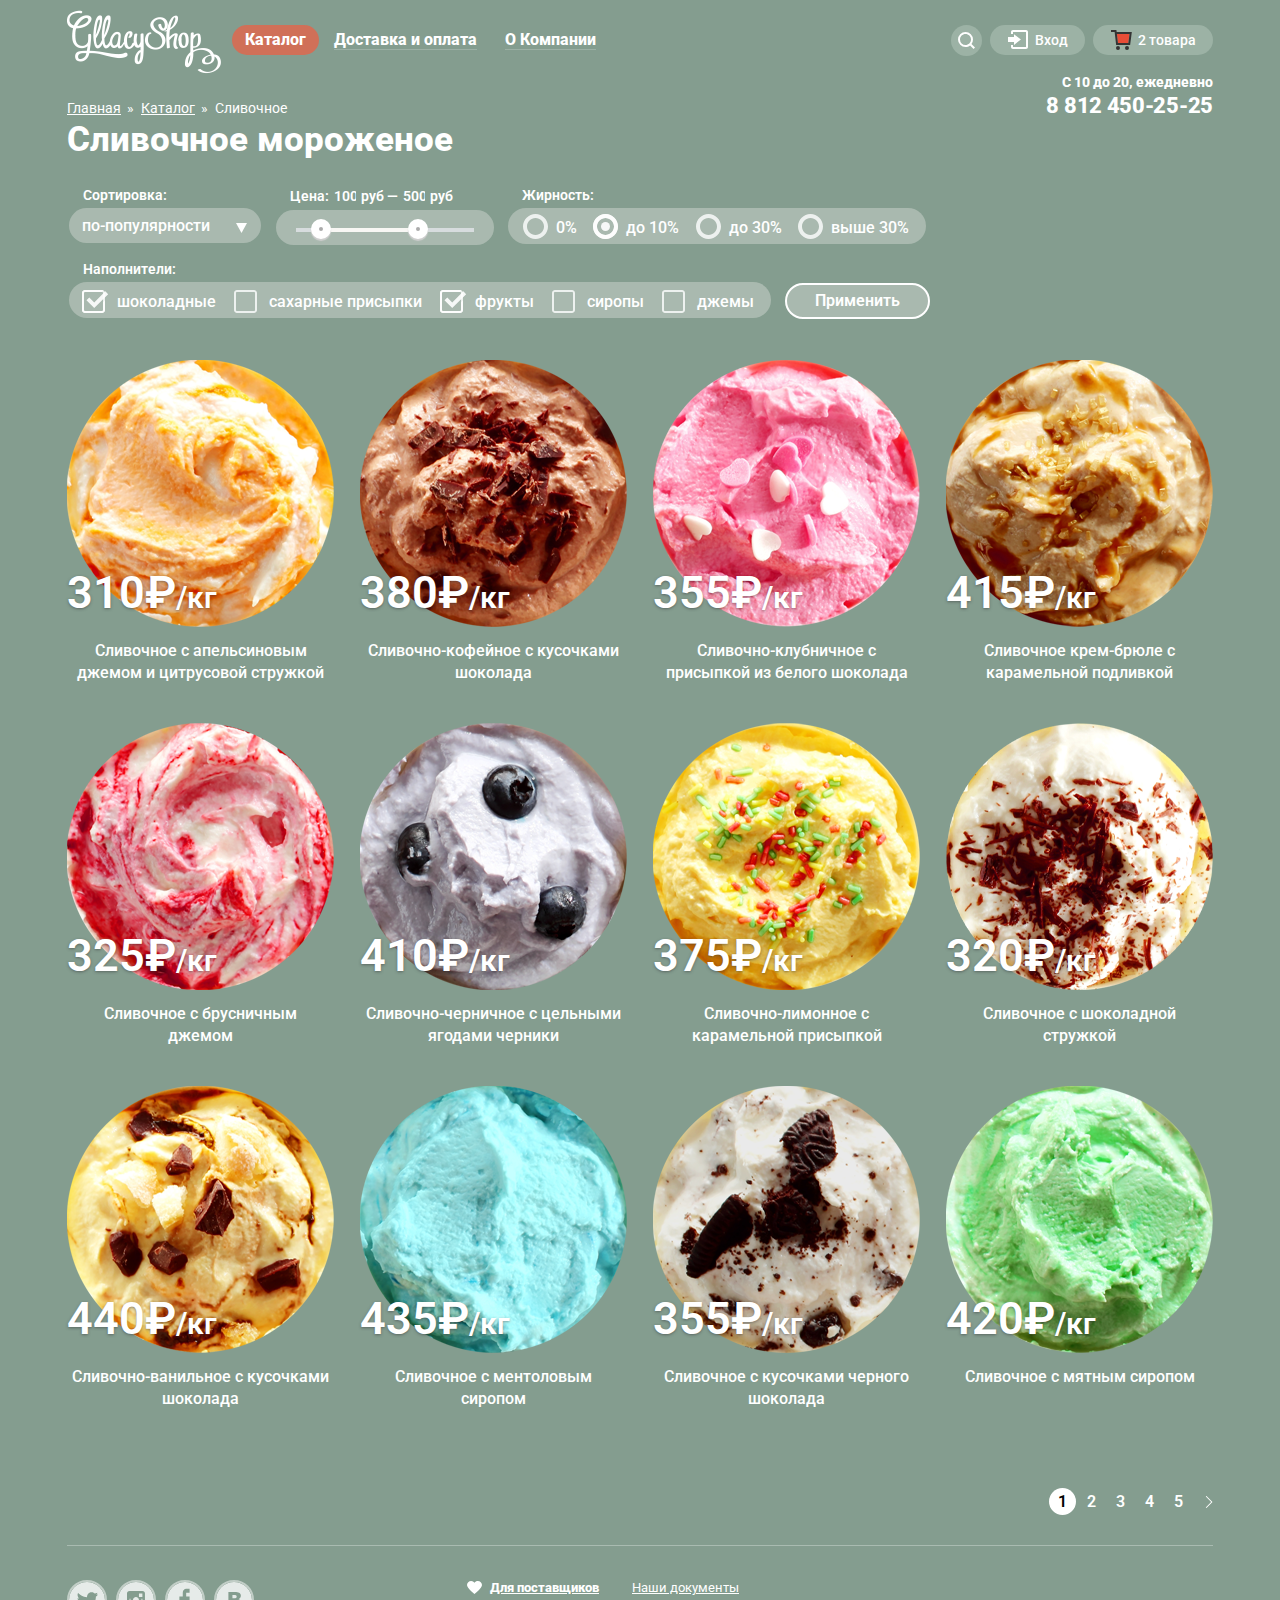
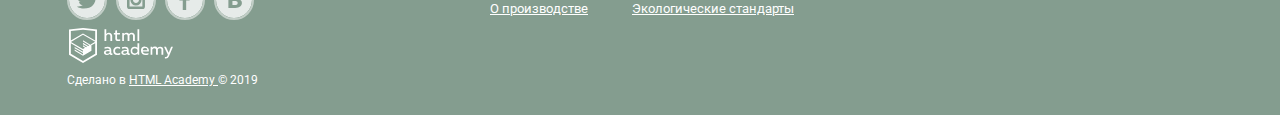
==== catalog.html @ bf7eea5d "Исправление" ====
<!DOCTYPE html>
<html lang="ru">
<head>
  <meta charset="utf-8">
  <title>Глейси:Каталог</title>
  <link href="https://fonts.googleapis.com/css?family=Roboto:100,100i,300,300i,400,400i,500,500i,700,700i,900,900i&display=swap&subset=cyrillic" rel="stylesheet">
  <link rel="stylesheet" href="css/normalize.css">
  <link rel="stylesheet" href="css/style.css">
</head>

<body class="body-catalog">
  <div class="site-wrapper-background">
    <div class="container">
      <header class="header">
        <div class="container">
          <section class="top-header">
            <div class="wrap-heder-menu">
              <h2 class="visually-hidden">Gllacy Shop</h2>
              <a href="index.html" class="header-logo">
                <img src="img/logo-gllace.png" alt="logo" width="154" height="64">
              </a>
              <nav>
                <ul class="navigation-user-list">
                  <li class="navigation-user-item nanavigation-user-item--active">
                    <a href="#" class="navigation-user-btn navigation-user-btn--active">
                      Каталог
                    </a>
                    <!-- Выподающее меня -->
                    <ul class="menu-catalog-list">
                      <li class="menu-catalog-item">
                        <a href="#" class="menu-catalog-btn new">
                          Новинки
                        </a>
                      </li>
                      <li class="menu-catalog-item menu-catalog-item--active">
                        <a href="#" class="menu-catalog-btn">
                          Сливочное
                        </a>
                      </li>
                      <li class="menu-catalog-item">
                        <a href="#" class="menu-catalog-btn">
                          Щербеты
                        </a>
                      </li>
                      <li class="menu-catalog-item">
                        <a href="#" class="menu-catalog-btn">
                          Фруктовый лед
                        </a>
                      </li>
                      <li class="menu-catalog-item">
                        <a href="#" class="menu-catalog-btn">
                          Мелорин
                        </a>
                      </li>
                    </ul>
                  </li>
                  <li class="navigation-user-item">
                    <a href="#" class="navigation-user-btn">
                      Доставка и оплата
                    </a>
                  </li>
                  <li class="navigation-user-item">
                    <a href="#" class="navigation-user-btn">
                      О Компании
                    </a>
                  </li>
                </ul>
              </nav>
            </div>
            <div class="user-registration">
              <div class="header-search">
                <label for="search" aria-label="Поиск">
                  <svg class="search-icon" xmlns="http://www.w3.org/2000/svg" width="17" height="17" viewBox="0 0 17 17" fill="#fff">
                    <path d="M17 15.586l-3.542-3.542A7.465 7.465 0 0 0 15 7.5 7.5 7.5 0 1 0 7.5 15c1.71 0 3.282-.579 4.544-1.542L15.586 17 17 15.586zM2 7.5C2 4.467 4.467 2 7.5 2 10.532 2 13 4.467 13 7.5c0 3.032-2.468 5.5-5.5 5.5A5.506 5.506 0 0 1 2 7.5z"/>
                  </svg>
                </label>
                <form class="main-search" action="#" name="Поиск" method="post">
                  <input class="search-input main-input" type="search" name="Поиск" id="search" placeholder="Крем-брюле">
                </form>
              </div>
              <div class="wrap-user-entry">
                <div class="wrap-user-btn">
                  <a class="user-btn" href="#">
                    Вход
                  </a>
                  <svg class="user-btn-icon" xmlns="http://www.w3.org/2000/svg" xmlns:xlink="http://www.w3.org/1999/xlink" width="21" height="19" viewBox="0 0 21 19" fill="#000">
                    <g>
                      <path d="M6 14.875L12.917 9.5 6 4.125v2.917H-.042v4.917H6z"/>
                      <path d="M18 0H5C3.9 0 3 .9 3 2v2h2V2h13v15H5v-2H3v2c0 1.1.9 2 2 2h13c1.1 0 2-.9 2-2V2c0-1.1-.9-2-2-2z"/>
                    </g>
                  </svg>
                  <form class="login-form" action="https://echo.htmlacademy.ru" method="post">
                    <p>
                      <label class="visually-hidden" for="user-login">Логин</label>
                      <input class="input-login-user main-input" id="user-login" type="text" name="login" placeholder="email@example.com" required>
                    </p>
                    <p>
                      <label class="visually-hidden" for="user-password">Пароль</label>
                      <input class="input-login-password main-input" id="user-password" type="password" name="password" placeholder="••••••••" required>
                    </p>
                    <div class="login-entry">
                      <button class="entry-btn main-btn" type="submit">Войти</button>
                      <div class="login-help">
                        <a class="restore main-link-box" href="#">Забыли пароль?</a>
                        <a class="new-regestration main-link-box" href="#">Новая регистрация</a>
                      </div>
                    </div>
                  </form>
                </div>

                <div class="wrap-basket-btn">
                  <a class="basket-btn" href="#">
                    2 товара
                  </a>
                  <svg class="basket-btn-icon" xmlns="http://www.w3.org/2000/svg" width="21" height="20" viewBox="0 0 21 20">
                    <path fill="#E84D37" d="M5.888 4.031L6.922 13h10.45l1.176-8.969z"/>
                    <circle fill="#343434" cx="6.984" cy="18" r="2"/>
                    <circle fill="#343434" cx="15.984" cy="18" r="2"/>
                    <path fill="#343434" d="M5.657 2.031L5.422 0H0v2h3.64l1.5 13h13.988l1.699-12.969H5.657zM17.372 13H6.922L5.888 4.031h12.66L17.372 13z"/>
                  </svg>
                  <form class="basket-form" action="https://echo.htmlacademy.ru" method="post">
                    <div class="order-box">
                      <ul class="order-list">
                        <li class="order-item">
                          <button class="delete-item-btn" type="button">
                            <span class="visually-hidden">Закрыть</span>
                            <svg class="delete-item-icon" xmlns="http://www.w3.org/2000/svg" width="11" height="11" viewBox="0 0 11 11" fill="#231F20">
                              <path d="M10.979.728l-.708-.707L5.5 4.792.729.021.021.728 4.793 5.5.021 10.271l.707.708L5.5 6.207l4.771 4.772.708-.708L6.207 5.5z"/>
                            </svg>
                          </button>
                          <img class="order-img" src="img/product-hit-4.png" alt="Пломбир с апельсиновым джемом" width="267" height="267">
                          <p class="order-text">
                            Пломбир с апельсиновым джемом
                          </p>
                          <p class="weight-calculation-text">
                            1,5 кг х 200 руб.
                          </p>
                          <p class="count">
                            300 руб.
                          </p>
                        </li>
                        <li class="order-item">
                          <button class="delete-item-btn" type="button">
                            <span class="visually-hidden">Закрыть</span>
                            <svg class="delete-item-icon" xmlns="http://www.w3.org/2000/svg" width="11" height="11" viewBox="0 0 11 11" fill="#231F20">
                              <path d="M10.979.728l-.708-.707L5.5 4.792.729.021.021.728 4.793 5.5.021 10.271l.707.708L5.5 6.207l4.771 4.772.708-.708L6.207 5.5z"/>
                            </svg>
                          </button>
                          <img class="order-img" src="img/product-hit-3.png" alt="Клубничный пломбир с присыпкой из белого шоколада" width="267" height="267">
                          <p class="order-text">
                            Клубничный пломбир с присыпкой из белого шоколада
                          </p>
                          <p class="weight-calculation-text">
                            1,5 кг х 300 руб.
                          </p>
                          <p class="count">
                            450 руб.
                          </p>
                        </li>
                      </ul>
                    </div>
                    <div class="wrap-total-price">
                      <p class="total-price">
                        Итого:
                        <span>750 руб.</span>
                      </p>
                      <button class="order-btn main-btn" type="submit">
                        Оформить заказ
                      </button>
                    </div>
                  </form>
                </div>
              </div>
            </div>
          </section>
          <div class="header-phone">
            <p class="schedule-text">С 10 до 20, ежедневно</p>
            <a class="header-phone-btn" href="tel:88124502525" aria-label="Телефон магазина">8 812 450-25-25</a>
          </div>
        </div>
      </header>



      <main class="main">
        <div class="breadcrumbs">
          <ul class="breadcrumbs-list">
            <li class="breadcrumbs-item">
              <a class="main-link" href="index.html">
                Главная
              </a>
            </li>
            <li class="breadcrumbs-item">
              <a class="main-link" href="#">
                Каталог
              </a>
            </li>
            <li class="breadcrumbs-item--active">
              <a class="main-link breadcrumbs-link--active" href="#">
                Сливочное
              </a>
            </li>
          </ul>
        </div>

        <h1 class="catalog-name">
          Сливочное мороженое
        </h1>

        <section class="filter-section">
          <h2 class="visually-hidden">Фильтр:</h2>
          <form class="filter-form" action="https://echo.htmlacademy.ru" method="post">
            <fieldset class="sorting">
              <legend>Сортировка:</legend>
              <select name="sort" class="select-sort">
                <option value="in-popular">по-популярности</option>
                <option value="inexpensive-first">сначала недорогие</option>
                <option value="first-dear">сначала дорогие</option>
                <option value="in-fat">по-жирности</option>
              </select>
            </fieldset>

            <fieldset class="filter-price">
              <legend>
                <label class="min-price" aria-label="Минимальная цена для фильтра поиска" for="min-price">
                  Цена:
                  <input name="min-price" type="text" value="100" id="min-price">
                </label>
                <label class="max-price" aria-label="Максимальная цена для фильтра поиска" for="max-price">
                  руб —
                  <input name="max-price" type="text" value="500" id="max-price">
                  руб
                </label>
              </legend>
              <div class="range-filter">
                <div class="range-controls">
                  <div class="scale">
                    <div class="bar"></div>
                  </div>
                  <div class="toggle toggle-min"></div>
                  <div class="toggle toggle-max"></div>
                </div>
              </div>
            </fieldset>

            <fieldset class="filter-fat">
              <legend>Жирность:</legend>
              <div class="filter-fat-box">
                <ul class="filter-fat-list">

                  <li class="filter-option">
                    <input class="visually-hidden filter-input filter-input-radio" type="radio" name="fat" id="fat-0percent" value="0">
                    <label for="fat-0percent">
                      0%
                    </label>
                  </li>

                  <li class="filter-option">
                    <input class="visually-hidden filter-input filter-input-radio" type="radio" name="fat" id="fat-10percent" value="10" checked>
                    <label for="fat-10percent">
                      до 10%
                    </label>
                  </li>

                  <li class="filter-option">
                    <input class="visually-hidden filter-input filter-input-radio" type="radio" name="fat" id="fat-30percent" value="30">
                    <label for="fat-30percent">
                      до 30%
                    </label>
                  </li>

                  <li class="filter-option">
                    <input class="visually-hidden filter-input filter-input-radio" type="radio" name="fat" id="fat-more30percent" value="more_30">
                    <label for="fat-more30percent">
                      выше 30%
                    </label>
                  </li>

                </ul>

              </div>
            </fieldset>

            <fieldset class="filter-fillers">
              <legend>Наполнители:</legend>
              <div class="filter-fillers-box">
                <ul class="filter-fat-list">
                  <li class="filter-option">
                    <input class="visually-hidden filter-input filter-input-checkbox" type="checkbox" name="chocolate" id="chocolate" checked>
                    <label for="chocolate">
                      шоколадные
                    </label>
                  </li>
                  <li class="filter-option">
                    <input class="visually-hidden filter-input filter-input-checkbox" type="checkbox" name="sugar-powders" id="sugar-powders">
                    <label for="sugar-powders">
                      сахарные присыпки
                    </label>
                  </li>
                  <li class="filter-option">
                    <input class="visually-hidden filter-input filter-input-checkbox" type="checkbox" name="fruits" id="fruits" checked>
                    <label for="fruits">
                      фрукты
                    </label>
                  </li>
                  <li class="filter-option">
                    <input class="visually-hidden filter-input filter-input-checkbox" type="checkbox" name="syrups" id="syrups">
                    <label for="syrups">
                      сиропы
                    </label>
                  </li>
                  <li class="filter-option">
                    <input class="visually-hidden filter-input filter-input-checkbox" type="checkbox" name="jams" id="jams">
                    <label for="jams">
                      джемы
                    </label>
                  </li>
                </ul>
              </div>
            </fieldset>
            <button type="submit">
              Применить
            </button>
          </form>
        </section>

        <section class="products-hit">
          <h2 class="visually-hidden">
            Популярные товары
          </h2>
          <ul class="products-list-hit">
            <li class="products-item-hit">
              <p class="product-img">
                <img src="img/product-hit-1.png" alt="Сливочное с апельсиновым джемом и цитрусовой стружкой" width="267" height="267">
              </p>
              <p class="product-price">310₽</p>
              <h3 class="product-title">
                Сливочное с апельсиновым джемом и цитрусовой стружкой
              </h3>
              <div class="actions">
                <a class="main-btn view-btn" href="#">Быстрый просмотр</a>
              </div>
            </li>
            <li class="products-item-hit">
              <p class="product-img">
                <img src="img/product-hit-2.png" alt="Сливочно-кофейное с кусочками шоколада" width="267" height="267">
              </p>
              <p class="product-price">380₽</p>
              <h3 class="product-title">
                Сливочно-кофейное с кусочками шоколада
              </h3>
              <div class="actions">
                <a class="main-btn view-btn" href="#">Быстрый просмотр</a>
              </div>
            </li>
            <li class="products-item-hit">
              <p class="product-img">
                <img src="img/product-hit-3.png" alt="Сливочно-клубничное с присыпкой из белого шоколада" width="267" height="267">
              </p>
              <p class="product-price">355₽</p>
              <h3 class="product-title">
                Сливочно-клубничное с присыпкой из белого шоколада
              </h3>
              <div class="actions">
                <a class="main-btn view-btn" href="#">Быстрый просмотр</a>
              </div>
            </li>
            <li class="products-item-hit">
              <p class="product-img">
                <img src="img/product-hit-4.png" alt="Сливочное крем-брюле с карамельной подливкой" width="267" height="267">
              </p>
              <p class="product-price">415₽</p>
              <h3 class="product-title">
                Сливочное крем-брюле с карамельной подливкой
              </h3>
              <div class="actions">
                <a class="main-btn view-btn" href="#">Быстрый просмотр</a>
              </div>
            </li>

            <li class="products-item-hit">
              <p class="product-img">
                <img src="img/product-hit-5.png" alt="Сливочное с брусничным джемом" width="267" height="267">
              </p>
              <p class="product-price">325₽</p>
              <h3 class="product-title">
                Сливочное с брусничным джемом
              </h3>
              <div class="actions">
                <a class="main-btn view-btn" href="#">Быстрый просмотр</a>
              </div>
            </li>
            <li class="products-item-hit">
              <p class="product-img">
                <img src="img/product-hit-6.png" alt="Сливочно-черничное с цельными ягодами черники" width="267" height="267">
              </p>
              <p class="product-price">410₽</p>
              <h3 class="product-title">
                Сливочно-черничное с цельными ягодами черники
              </h3>
              <div class="actions">
                <a class="main-btn view-btn" href="#">Быстрый просмотр</a>
              </div>
            </li>
            <li class="products-item-hit">
              <p class="product-img">
                <img src="img/product-hit-7.png" alt="Сливочно-лимонное с карамельной присыпкой" width="267" height="267">
              </p>
              <p class="product-price">375₽</p>
              <h3 class="product-title">
                Сливочно-лимонное с карамельной присыпкой
              </h3>
              <div class="actions">
                <a class="main-btn view-btn" href="#">Быстрый просмотр</a>
              </div>
            </li>
            <li class="products-item-hit">
              <p class="product-img">
                <img src="img/product-hit-8.png" alt="Сливочное с шоколадной стружкой" width="267" height="267">
              </p>
              <p class="product-price">320₽</p>
              <h3 class="product-title">
                Сливочное с шоколадной стружкой
              </h3>
              <div class="actions">
                <a class="main-btn view-btn" href="#">Быстрый просмотр</a>
              </div>
            </li>

            <li class="products-item-hit">
              <p class="product-img">
                <img src="img/product-hit-9.png" alt="Сливочно-ванильное с кусочками шоколада" width="267" height="267">
              </p>
              <p class="product-price">440₽</p>
              <h3 class="product-title">
                Сливочно-ванильное с кусочками шоколада
              </h3>
              <div class="actions">
                <a class="main-btn view-btn" href="#">Быстрый просмотр</a>
              </div>
            </li>
            <li class="products-item-hit">
              <p class="product-img">
                <img src="img/product-hit-10.png" alt="Сливочноe с ментоловым сиропом" width="267" height="267">
              </p>
              <p class="product-price">435₽</p>
              <h3 class="product-title">
                Сливочноe с ментоловым сиропом
              </h3>
              <div class="actions">
                <a class="main-btn view-btn" href="#">Быстрый просмотр</a>
              </div>
            </li>
            <li class="products-item-hit">
              <p class="product-img">
                <img src="img/product-hit-11.png" alt="Сливочное с кусочками черного шоколада" width="267" height="267">
              </p>
              <p class="product-price">355₽</p>
              <h3 class="product-title">
                Сливочное с кусочками черного шоколада
              </h3>
              <div class="actions">
                <a class="main-btn view-btn" href="#">Быстрый просмотр</a>
              </div>
            </li>
            <li class="products-item-hit">
              <p class="product-img">
                <img src="img/product-hit-12.png" alt="Сливочное с мятным сиропом" width="267" height="267">
              </p>
              <p class="product-price">420₽</p>
              <h3 class="product-title">
                Сливочное с мятным сиропом
              </h3>
              <div class="actions">
                <a class="main-btn view-btn" href="#">Быстрый просмотр</a>
              </div>
            </li>
          </ul>
        </section>

        <div class="pagination-box">
          <ul class="pagination-list">
            <li class="pagination-item">
              <a class="pagination-link pagination-link--active" href="#" aria-label="Раздел нумирации страниц каталога">
                1
              </a>
            </li>
            <li class="pagination-item">
              <a class="pagination-link" href="#" aria-label="Раздел нумирации страниц каталога">
                2
              </a>
            </li>
            <li class="pagination-item">
              <a class="pagination-link" href="#" aria-label="Раздел нумирации страниц каталога">
                3
              </a>
            </li>
            <li class="pagination-item">
              <a class="pagination-link" href="#" aria-label="Раздел нумирации страниц каталога">
                4
              </a>
            </li>
            <li class="pagination-item">
              <a class="pagination-link" href="#" aria-label="Раздел нумирации страниц каталога">
                5
              </a>
            </li>
            <li class="pagination-item">
              <a class="pagination-link-next" href="#" aria-label="Раздел нумирации страниц каталога">
                <svg xmlns="http://www.w3.org/2000/svg" width="8" height="12" viewBox="0 0 8 12" fill="#fff">
                  <path d="M7.237 5.642L1.73.132c-.2-.197-.52-.197-.717 0s-.198.52 0 .717L6.163 6l-5.15 5.15c-.2.198-.2.52 0 .717.098.1.228.148.357.148.13 0 .26-.05.358-.148l5.51-5.51c.198-.197.198-.517 0-.715z"/>
                </svg>
              </a>
            </li>
          </ul>
        </div>
      </main>



      <footer class="footer">
        <div class="container">
          <div class="social-network">
            <ul>
              <li class="social-item">
                <a href="#" class="social-button">
                  <span class="visually-hidden">
                    Твитер
                  </span>
                  <svg class="social-icon-border" xmlns="http://www.w3.org/2000/svg" width="32" height="32" viewBox="0 0 32 32" fill="#FFF">
                    <path d="M16 0C7.164 0 0 7.164 0 16c0 8.837 7.164 16 16 16 8.837 0 16-7.163 16-16 0-8.836-7.163-16-16-16zm7.944 12.809c-.251 6.516-3.463 10.832-10.992 10.702h-.486c-.447 0-4.543-.443-5.344-1.823 2.479.19 4.247-.406 5.12-1.136-1.048-.289-2.923-.461-3.251-2.848.384.104.618.221 1.299.113-1.307-.824-2.758-1.519-2.679-3.643.311.317 1.164.518 1.46.457-.768-.233-2.149-3.244-.974-4.781 1.984 1.79 4.075 3.482 7.804 3.643.227-2.214 1.24-3.699 3.168-4.325 1.84-.479 3.255.26 3.901 1.138.737-.224 1.453-.466 2.193-.685-.004.833-.569 1.463-.935 1.709.747.165 1.423-.475 1.423-.475-.184.963-1.094 1.725-1.707 1.954z"/>
                  </svg>
                </a>
              </li>
              <li class="social-item">
                <a href="#" class="social-button">
                  <span class="visually-hidden">
                    Инстаграм
                  </span>
                  <svg class="social-icon-border" xmlns="http://www.w3.org/2000/svg" width="32" height="32" viewBox="0 0 32 32" fill="#FFF">
                    <g>
                      <path d="M20.916 16a4.938 4.938 0 1 1-9.877 0c0-.394.051-.773.138-1.14h-.897v6.838h11.396V14.86h-.897c.086.367.137.746.137 1.14z"/>
                      <path d="M15.978 18.659c1.466 0 2.659-1.193 2.659-2.659s-1.193-2.659-2.659-2.659c-1.466 0-2.659 1.193-2.659 2.659s1.192 2.659 2.659 2.659zM18.637 10.302h3.039v3.039h-3.039z"/>
                      <path d="M16 0C7.164 0 0 7.164 0 16c0 8.837 7.164 16 16 16 8.837 0 16-7.163 16-16 0-8.836-7.163-16-16-16zm7.955 21.698a2.285 2.285 0 0 1-2.279 2.279H10.279A2.285 2.285 0 0 1 8 21.698V10.302a2.286 2.286 0 0 1 2.279-2.279h11.396a2.286 2.286 0 0 1 2.279 2.279v11.396z"/>
                    </g>
                  </svg>
                </a>
              </li>
              <li class="social-item">
                <a href="#" class="social-button">
                  <span class="visually-hidden">
                    Фейсбук
                  </span>
                  <svg class="social-icon-border" xmlns="http://www.w3.org/2000/svg" width="32" height="32" viewBox="0 0 32 32" fill="#FFF">
                    <path d="M16 0C7.164 0 0 7.163 0 16s7.164 16 16 16c8.837 0 16-7.164 16-16S24.837 0 16 0zm4.062 9.455h-3.021v3.444h3.021v3.445h-3.021v8.61H14.02v-8.61H11v-3.445h3.021V9.455c0-1.902 1.353-3.445 3.021-3.445h3.021v3.445z"/>
                  </svg>
                </a>
              </li>
              <li class="social-item">
                <a href="#" class="social-button">
                  <span class="visually-hidden">
                    Вконтакте
                  </span>
                  <svg class="social-icon-border" xmlns="http://www.w3.org/2000/svg" width="32" height="32" viewBox="0 0 32 32" fill="#FFF">
                    <g>
                      <path d="M16.637 14.495c.402-.019.719-.082.951-.188.326-.145.54-.33.641-.559.101-.229.15-.496.15-.797 0-.232-.058-.465-.174-.697-.116-.232-.322-.405-.617-.517-.264-.1-.592-.155-.984-.165a76.242 76.242 0 0 0-1.652-.014h-.339v2.965h.565c.571 0 1.057-.009 1.459-.028zM18.118 17.084c-.282-.081-.672-.125-1.166-.132a127.97 127.97 0 0 0-1.55-.009h-.79v3.493h.264c1.014 0 1.74-.003 2.18-.009a3.2 3.2 0 0 0 1.212-.245c.377-.157.633-.364.774-.625s.214-.562.214-.9c0-.446-.088-.788-.261-1.03-.17-.241-.464-.423-.877-.543z"/>
                      <path d="M16 0C7.164 0 0 7.164 0 16c0 8.837 7.164 16 16 16 8.837 0 16-7.163 16-16 0-8.836-7.163-16-16-16zm6.602 20.531a3.73 3.73 0 0 1-1.124 1.327c-.552.415-1.161.71-1.823.886s-1.501.264-2.519.264h-6.121V8.987h5.443c1.13 0 1.957.038 2.48.113a5.126 5.126 0 0 1 1.561.5c.533.27.929.632 1.189 1.087.26.455.392.975.392 1.558 0 .678-.179 1.278-.536 1.795-.358.518-.863.92-1.517 1.208v.075c.917.182 1.642.559 2.179 1.13.537.571.807 1.325.807 2.261 0 .678-.138 1.283-.411 1.817z"/>
                    </g>
                  </svg>
                </a>
              </li>
            </ul>
          </div>

          <div>
            <ul class="footer-menu-list">
              <li class="footer-menu-item">
                <a href="#" class="footer-menu-btn-bold main-link">
                  Для поставщиков
                </a>
              </li>
              <li class="footer-menu-item">
                <a href="#" class="footer-menu-btn main-link">
                  Наши документы
                </a>
              </li>
              <li class="footer-menu-item">
                <a href="#" class="footer-menu-btn main-link">
                  О производстве
                </a>
              </li>
              <li class="footer-menu-item">
                <a href="#" class="footer-menu-btn main-link">
                  Экологические стандарты
                </a>
              </li>
            </ul>
            <!-- <a href="#" class="footer-menu-btn-bold main-link">
              Для поставщиков
            </a>
            <a href="#" class="footer-menu-btn main-link">
              Наши документы
            </a>
            <a href="#" class="footer-menu-btn main-link">
              О производстве
            </a>
            <a href="#" class="footer-menu-btn main-link">
              Экологические стандарты
            </a> -->
          </div>

          <div class="developer-box">
            <a href="https://htmlacademy.ru/intensive/htmlcss" class="htmlacademy-link">
              <img src="img/logo-htmlacademy.svg" alt="htmlacademy" width="108" height="39">
            </a>
            <p class="developer-text">
              Сделано в
              <a href="https://htmlacademy.ru/intensive/htmlcss" class="developer-link">
                HTML Academy
              </a>
              © 2019
            </p>
          </div>

        </div>
      </footer>
    </div>
  </div>

  <script src="js/main.js"></script>

</body>
---- css/style.css ----
* {
  box-sizing: border-box;
}

/*TYPOGRAPHY*/

h1,h2,h3,h4,h5 {
  margin: 0;
}

a {
  text-decoration: none;
  color: #fff;
}

ul,
li {
  list-style: none;
  margin: 0;
  padding: 0;
}

img {
  max-width: 100%;
  height: auto;
}

p {
  margin: 0;
}

/*Container*/

.container {
  width: 1146px;
  margin: 0 auto;
}

/*Main_Button*/

.main-btn {
  display: inline-block;

  text-align: center;
  vertical-align: top;

  color: #fff;
  font-weight: 800;
  text-shadow: 0 2px 5px rgba(160, 32, 11, 0.76);

  box-shadow: 0px 2px 2px 0px rgba(172, 16, 0, 0.64);
  background: #f26843;
  background: -webkit-gradient(linear, left top, left bottom, from(#f26843), to(#e74a35));
  background: linear-gradient(to bottom, #f26843 0%, #e74a35 100%);
  background-image: -ms-linear-gradient( 90deg, rgb(231,74,53) 0%, rgb(242,104,67) 100%);

  border-radius: 50px;
  border: none;

  cursor: pointer;
}

/*main-link*/

.main-link {
  display: block;

  text-decoration: underline;
}

.main-link:hover,
.main-link:active {
  color: #ffbc9e;
}

.main-link-box {
  display: block;

  text-decoration: underline;
}

.main-link-box:hover,
.main-link-box:active {
  color: #e84d37;
}

/*main-input*/

.main-input {
  font-size: 18px;
  line-height: 24px;
  font-weight: 800;

  color: #000;

  border-radius: 5px;

  outline: none;
}

.main-input:focus {
  outline: #2e88e4;
}

.main-input::-webkit-input-placeholder {
  font-size: 16px;
  line-height: 24px;
  font-weight: 400;

  color: #999999;
}

.main-input::-moz-placeholder {
  font-size: 16px;
  line-height: 24px;
  font-weight: 400;

  color: #999999;
}

.main-input:-ms-input-placeholder {
  font-size: 16px;
  line-height: 24px;
  font-weight: 400;

  color: #999999;
}

.main-input::-ms-input-placeholder {
  font-size: 16px;
  line-height: 24px;
  font-weight: 400;

  color: #999999;
}

.main-input::placeholder {
  font-size: 16px;
  line-height: 24px;
  font-weight: 400;

  color: #999999;
}

/*-----------------------------------------------*/

body {
  /*position: relative;*/
  font-family: 'Roboto','Arial', sans-serif;
  font-size: 16px;
  line-height: 22px;
  font-weight: 400;
  color: #000;
  text-transform: none;
}

.visually-hidden:not(:focus):not(:active),
input[type="checkbox"].visually-hidden,
input[type="radio"].visually-hidden,
label[for="user-login"],
label[for="user-password"],
label[for="modal-user-login"],
label[for="user-email"],
label[for="user-text"] {
  position: absolute;

  width: 1px;
  height: 1px;
  margin: -1px;
  border: 0;
  padding: 0;

  white-space: nowrap;

  -webkit-clip-path: inset(100%);

  clip-path: inset(100%);
  clip: rect(0 0 0 0);
  overflow: hidden;
}

.site-wrapper {
  background-image: url(../img/background_slider_1.png);
  background-repeat: no-repeat;
  background-position: 50% 4.6%;

  -webkit-transition: background-image 0.5s ease, background-color 0.5s ease;

  transition: background-image 0.5s ease, background-color 0.5s ease;
}

.site-wrapper-background {
  min-width: 940px;
  background-color: #849d8f;
}

.site-wrapper::before,
.site-wrapper::after {
  content: "";

  visibility: hidden;
}

.site-wrapper::before {
  background-image: url(../img/background_slider_2.png);
}

.site-wrapper::after {
  background-image: url(../img/background_slider_3.png);
}

.slider {
  position: relative;

  padding-top: 272px;
  margin-bottom: 41px;

  text-align: center;
  color: #ffffff;
}

.main-slider-list {
  margin: 0;
  padding: 0;

  list-style: none;
}

.slide {
  display: none;
}

.main-slider-title {
  width: 700px;
  margin: 0 auto;
  margin-bottom: 31px;

  font-size: 60px;
  line-height: 60px;
  font-weight: 800;
}

.main-slider-btn {
  padding: 12px 44px;

  font-size: 31px;
  line-height: 41px;
}

.main-btn:hover {
  background: -webkit-gradient(linear, left top, left bottom, from(#f58669), to(#ec6f5e));
  background: linear-gradient(to bottom, #f58669 0%, #ec6f5e 100%);
  box-shadow: 0 2px 2px rgba(172, 16, 0, 1);
}

.main-btn:active {
  background: -webkit-gradient(linear, left top, left bottom, from(#d84732), to(#e1613e));
  background: linear-gradient(to bottom, #d84732 0%, #e1613e 100%);
  box-shadow: inset 0 2px 2px rgba(172, 16, 0, 1);
}

.slider-controls {
  position: absolute;
  bottom: 20px;
  left: 0px;
  z-index: 1;
}

.slider-controls label {
  display: inline-block;
  width: 19px;
  height: 19px;
  margin-right: 7px;

  vertical-align: top;

  background-color: transparent;
  border: 2px solid #ffffff;
  border-radius: 50%;
  cursor: pointer;
}

/*radio-btn-slider*/

#product-1:checked ~ .site-wrapper {
  background-color: #849d8f;
  background-image: url("../img/background_slider_1.png");
}

#product-2:checked ~ .site-wrapper {
  background-color: #8996a6;
  background-image: url(../img/background_slider_2.png);
}

#product-3:checked ~ .site-wrapper {
  background-color: #9d8b84;
  background-image: url(../img/background_slider_3.png);
}

#product-1:checked ~ .site-wrapper #slide1,
#product-2:checked ~ .site-wrapper #slide2,
#product-3:checked ~ .site-wrapper #slide3 {
  display: block;
}

#product-1:checked ~ .site-wrapper label[for="product-1"],
#product-2:checked ~ .site-wrapper label[for="product-2"],
#product-3:checked ~ .site-wrapper label[for="product-3"] {
  background-color: #ffffff;
}

.main-btn {
  color: #fff;
  font-weight: 800;
  box-shadow: 0px 2px 2px 0px rgba(172, 16, 0, 0.64);
  background-image: -ms-linear-gradient( 90deg, rgb(231,74,53) 0%, rgb(242,104,67) 100%);

  border-radius: 50px;
}

/*------------------------header------------------------*/

.header {
  display: -webkit-box;
  display: flex;
  -webkit-box-orient: vertical;
  -webkit-box-direction: normal;
          flex-direction: column;
  flex-wrap: wrap;
}

.top-header {
  display: -webkit-box;
  display: flex;
  -webkit-box-orient: horizontal;
  -webkit-box-direction: normal;
          flex-direction: row;
  -webkit-box-pack: start;
          justify-content: space-between;
  flex-wrap: wrap;

  padding-top: 10px;
}

.wrap-heder-menu {
  display: -webkit-box;
  display: flex;
  -webkit-box-orient: horizontal;
  -webkit-box-direction: normal;
          flex-direction: row;
  -webkit-box-pack: start;
          justify-content: flex-start;
  flex-wrap: wrap;
}


.header-logo {
  padding-right: 11px;
  line-height: 0;
}

/*navigation-menu*/

.navigation-user-list {
  position: relative;

  display: -webkit-box;

  display: flex;
  -webkit-box-orient: horizontal;
  -webkit-box-direction: normal;
          flex-direction: row;
  -webkit-box-pack: start;
          justify-content: flex-start;
  flex-wrap: wrap;
  align-self: flex-start;

  /*margin-right: 358px;*/
  padding-top: 15px;
}

.navigation-user-item {
  position: relative;

  padding: 4px 13px;
  margin-right: 2px;
}

.navigation-user-item:hover {
  border-radius: 50px;

  background-color: #f7f6f3;
}

.navigation-user-item:active {
  border-radius: 50px;

  background-color: rgba(248, 247, 244, 0.988);

  box-shadow: inset 0px 2px 1px 0px rgba(105, 105, 105, 0.7);
}

.navigation-user-item:hover .navigation-user-btn {
  color: #000;
  border-bottom: none;
}

.navigation-user-btn {
  font-size: 16px;
  line-height: 18px;
  font-weight: 800;

  border-bottom: 1px solid rgba(255,255,255,0.2);
}

.nanavigation-user-item--active {
  background-color: #d07058;

  border-radius: 50px;
}

.navigation-user-btn--active {
  border-bottom: none;
}

/*inner-navigation-menu*/

.menu-catalog-list {
  display: none;

  position: absolute;

  width: 142px;
  top: 100%;
  left: -8px;

  margin-top: 6px;

  border-radius: 5px;
  z-index: 4;
}

.menu-catalog-list:before {
  content: "";
  display: block;

  position: absolute;
  top: -20px;

  height: 20px;
  width: 100%;

  opacity: 0;
  /*background-color: red;*/
}

.navigation-user-item:hover > .menu-catalog-list {
  display: block;

  background-color: #f8f7f4;
  box-shadow: 0px 20px 20px 0px rgba(0, 0, 0, 0.4);
}

.menu-catalog-item {
  position: relative;

  padding-left: 20px;
  padding-top: 8px;
  padding-bottom: 8px;
}

.menu-catalog-item:hover {
  background-color: #fbded7;
}

.menu-catalog-item:active {
  background-color: #f6b5a5;
}

.menu-catalog-item:first-child {
  border-radius: 5px 5px 0px 0px;
}

.menu-catalog-item:last-child {
  border-radius: 0px 0px 5px 5px;
}

.menu-catalog-item--active {
  background-color: #d07058;
}

.menu-catalog-btn {
  display: block;

  font-size: 14px;
  line-height: 16px;
  font-weight: 400;

  color: #000;
}

.new {
  font-weight: 800;
  padding: 4px 0;
}

.new:before {
  content: '';

  position: absolute;
  top: 39px;
  left: 7px;

  height: 1px;
  width: 128px;

  background-color: #d1d0ce;
}

.user-registration {
  display: -webkit-box;
  display: flex;
  -webkit-box-orient: horizontal;
  -webkit-box-direction: normal;
          flex-direction: row;
  flex-wrap: wrap;

  -webkit-box-align: baseline;

          align-items: center;

  padding-top: 4px;
}

.header-search {
  position: relative;
  width: 31px;
  height: 31px;
  background-color: #9cb2a5;

  border-radius: 50%;
  margin-bottom: 8px;
}

.header-search:hover {
  background-color: #f8f7f4;
}

.header-search:hover .search-icon {
  fill: #323232;
}

.header-search label {
  display: block;

  cursor: pointer;

  width: 100%;
  height: 100%;
}

.search-icon {
  position: relative;

  top: 7px;
  left: 7px;

  fill: #fff;
}

.main-search {
  display: none;

  position: absolute;

  width: 344px;
  top: 100%;
  right: 0px;

  margin-top: 6px;
  padding: 17px 18px;

  border-radius: 5px;

  background-color: #f8f7f4;
  box-shadow: 0px 20px 20px 0px rgba(0, 0, 0, 0.4);

  z-index: 4;
}

.header-search:hover .main-search {
  display: block;
}

.main-search::before {
  content: "";
  display: block;

  position: absolute;
  top: -15px;

  height: 30px;
  width: 100%;

  opacity: 0;

  /*background-color: red;*/
}

.search-input {
  width: 100%;
  min-height: 43px;

  padding-top: 10px;
  padding-bottom: 10px;
  padding-left: 12px;
  padding-right: 12px;

  border: 1px solid #b2b2b2;
}

.search-input:hover {
  border: 1px solid #9a9a9a;
}

.search-input:focus {
  border: 1px solid #2e88e4;
}

.wrap-user-entry {
  display: -webkit-box;
  display: flex;
  -webkit-box-orient: horizontal;
  -webkit-box-direction: normal;
          flex-direction: row;
  flex-wrap: wrap;
  -webkit-box-pack: end;
          justify-content: flex-end;
  /*align-self: baseline;*/
  -webkit-box-align: center;
          align-items: center;

  margin-bottom: 8px;
}

.wrap-user-btn {
  position: relative;
  /*line-height: 0px;*/
}

.user-btn,
.basket-btn {
  position: relative;

  font-size: 14px;
  line-height: 16px;
  font-weight: 500;

  color: #fff;

  align-self: flex-start;

  background-color: #9cb2a5;
  border-radius: 50px;

  margin-left: 8px;
  padding: 7px 17px 7px 45px;
}

.user-btn-icon,
.basket-btn-icon {
  position: absolute;
  top: 1px;
  left: 26px;

  fill: #fff;
}

.wrap-user-btn:hover .user-btn,
.wrap-basket-btn:hover .basket-btn {
  background-color: #f8f7f4;
  color: #323232;
}

.wrap-user-btn:hover .user-btn-icon,
.wrap-basket-btn:hover .basket-btn-icon {
  fill: #323232;
}

.login-form {
  display: none;

  position: absolute;

  width: 276px;
  top: 100%;
  right: 0px;

  margin-top: 11px;
  padding-top: 17px;
  padding-bottom: 21px;
  padding-left: 18px;
  padding-right: 18px;

  border-radius: 5px;

  background-color: #f8f7f4;
  box-shadow: 0px 20px 20px 0px rgba(0, 0, 0, 0.4);

  z-index: 4;
}

.wrap-user-btn:hover .login-form {
  display: block;
}

.login-form::before {
  content: "";
  display: block;

  position: absolute;
  top: -15px;

  height: 30px;
  width: 100%;

  opacity: 0;

  /*background-color: red;*/
}

.input-login-user,
.input-login-password {
  width: 100%;
  min-height: 43px;

  padding-top: 10px;
  padding-bottom: 10px;
  padding-left: 12px;
  padding-right: 12px;

  border: 1px solid #b2b2b2;
}

.input-login-user:hover,
.input-login-password:hover {
  border: 1px solid #9a9a9a;
}

.input-login-user:focus,
.input-login-password:focus {
  border: 1px solid #2e88e4;
}

.login-form p {
  position: relative;

  margin-bottom: 19px;
}
.login-entry {
  display: -webkit-box;
  display: flex;
  -webkit-box-orient: horizontal;
  -webkit-box-direction: normal;
          flex-direction: row;
  flex-wrap: wrap;
  -webkit-box-align: center;
          align-items: center;
}

.entry-btn {
  font-size: 18px;
  line-height: 24px;
  font-weight: 800;
  color: #fff;

  margin-right: 20px;
  padding: 10px 25px;
}

.restore,
.new-regestration {
  font-size: 13px;
  line-height: 22px;
  font-weight: 400;

  color: #000;
}

.wrap-basket-btn {
  position: relative;
  /*line-height: 0px;*/
}

.basket-form {
  display: none;

  position: absolute;

  width: 540px;
  top: 100%;
  right: 0px;

  margin-top: 11px;
  /*padding-top: 17px;*/
  padding-bottom: 21px;
  padding-left: 18px;
  padding-right: 13px;

  border-radius: 5px;

  background-color: #f8f7f4;
  box-shadow: 0px 20px 20px 0px rgba(0, 0, 0, 0.4);

  z-index: 4;
}

.wrap-basket-btn:hover .basket-form {
  display: block;
}

.basket-form::before {
  content: "";
  display: block;

  position: absolute;
  top: -15px;

  height: 30px;
  width: 100%;

  opacity: 0;

  /*background-color: red;*/
}

.order-list {
  display: -webkit-box;
  display: flex;
  -webkit-box-orient: vertical;
  -webkit-box-direction: normal;
          flex-direction: column;

  border-bottom: 1px solid #cacac7;

  padding-bottom: 15px;
  margin-bottom: 15px;
}

.order-item {
  position: relative;

  display: -webkit-box;

  display: flex;
  -webkit-box-orient: horizontal;
  -webkit-box-direction: normal;
          flex-direction: row;
  -webkit-box-pack: start;
          justify-content: flex-start;
  flex-wrap: wrap;

  margin-top: 20px;
  /*padding-left: 0px;*/
}

.delete-item-btn {
  position: relative;

  background-color: #f8f7f4;
  border: none;

  cursor: pointer;
}

.delete-item-icon {
  position: absolute;
  top: 25%;
  left: 0px;
}

.order-img {
  width: 33px;
  height: 33px;

  margin: 0 13px;
}

.order-item p {
  font-size: 13px;
  line-height: 16px;
  font-weight: 400;

  color: #323232;

  padding-top: 7px;
}

.order-text {
  width: 220px;

  margin-right: 27px;
}

.weight-calculation-text {
  margin-right: 27px;
}

.wrap-total-price {
  display: -webkit-box;
  display: flex;
  -webkit-box-orient: vertical;
  -webkit-box-direction: normal;
          flex-direction: column;
  -webkit-box-align: end;
          align-items: flex-end;
}

.total-price {
  font-size: 15px;
  line-height: 18px;
  font-weight: 700;

  color: #323232;

  margin-bottom: 15px;
}

.order-btn {
  font-size: 18px;
  line-height: 24px;
  color: #fff;

  padding: 9px 14px;
}

.header-phone {
  float: right;
  color: #fff;
  font-weight: 800;
  text-align: right;
}

.schedule-text {
  font-size: 14px;
  line-height: 16px;

  padding-bottom: 4px;
}

.header-phone-btn {
  font-size: 22px;
  line-height: 24px;

  letter-spacing: -0.3px;
}

.banners {
  margin-top: 10px;
  margin-bottom: 14px;
}

.banners-list {
  display: -webkit-box;
  display: flex;
  -webkit-box-orient: horizontal;
  -webkit-box-direction: normal;
          flex-direction: row;
  flex-wrap: wrap;
  -webkit-box-pack: justify;
          justify-content: space-between;
}

.banners-item:nth-child(1) {
  background-color: #b02745;
  background-image: url(../img/banner-1.jpg);
  background-repeat: no-repeat;
  background-position: -50px -95px;
}

.banners-item:nth-child(2) {
  background-color: #5b3623;
  background-image: url(../img/banner-2.jpg);
  background-repeat: no-repeat;
  background-position: -220px -104px;
}

.banners-item {
  display: -webkit-box;
  display: flex;
  -webkit-box-orient: vertical;
  -webkit-box-direction: normal;
          flex-direction: column;

  width: 560px;
  color: #fff;

  border-radius: 15px;
  padding-bottom: 25px;
}

.banner-title {
  font-size: 35px;
  font-weight: 800;
  line-height: 41px;

  padding-top: 16px;
  padding-bottom: 14px;
  padding-left: 18px;
}

.banner-text {
  width: 535px;

  font-weight: 800;
  font-size: 18px;
  line-height: 22px;
  word-break: break-all;

  padding-bottom: 45px;
  padding-left: 18px;
}

.banner-btn {
  align-self: flex-end;

  font-size: 18px;
  line-height: 24px;
  color: #fff;

  margin-right: 22px;
  padding: 10px 22px;
}

.products-hit {
  margin-bottom: 25px;
}

.products-list-hit {
  display: -webkit-box;
  display: flex;
  -webkit-box-orient: horizontal;
  -webkit-box-direction: normal;
          flex-direction: row;
  -webkit-box-pack: start;
          justify-content: flex-start;
  flex-wrap: wrap;
}

.products-item-hit {
  position: relative;

  display: -webkit-box;

  display: flex;
  -webkit-box-orient: vertical;
  -webkit-box-direction: normal;
          flex-direction: column;
  -webkit-box-pack: start;
          justify-content: flex-start;

  width: 267px;

  margin-top: 26px;
  margin-bottom: 13px;
  margin-right: 26px;

  color: #fff;
}

.flag-hit::after {
  content: "";

  position: absolute;
  top: 0px;
  left: 0px;

  width: 61px;
  height: 61px;

  border-radius: 50%;

  background-color: #fff;
  background-image: url(../img/hit.svg);
  background-repeat: no-repeat;
  background-position: 0 0;
}

.product-img {
  position: absolute;
  z-index: 0;
}

.products-item-hit:nth-child(4n) {
  margin-top: 26px;
  margin-right: 0;
}

.products-item-hit:hover::before {
  content: "";
  position: absolute;

  top: -2px;
  left: -12px;

  width: 293px;
  min-height: 405px;

  background-color: rgba(255,255,255,0.2);
  box-shadow: 0px 20px 20px 0px rgba(0, 0, 0, 0.4);

  border-radius: 15px;

  z-index: 3;
}

.product-price {
  font-size: 45px;
  line-height: 45px;
  font-weight: 600;

  text-shadow: 0px 1px 3px rgba(49, 50, 53, 0.5);

  padding-top: 210px;
  padding-bottom: 20px;

  z-index: 2;
}

.product-price::after {
  content: "/кг";
  font-size: 30px;
}

.product-title {

  font-size: 16px;
  line-height: 22px;
  font-weight: 500;

  text-align: center;

  padding: 0 3px;
}

.products-item-hit .actions {
  -ms-grid-row-align: center;
      align-self: center;

  display: none;
  position: absolute;

  top: 100%;

  width: 100%;

  z-index: 3;
}

.products-item-hit:hover .actions {
  display: block;
}

.view-btn {
  display: block;
  position: relative;

  font-size: 18px;
  line-height: 24px;
  color: #fff;

  width: 200px;
  margin: 0 auto;
  margin-top: 9px;

  padding-top: 9px;
  padding-bottom: 11px;
  padding-right: 5px;
  padding-left: 5px;
}

.seo-box {
  color: #000;

  background-color: #efe4ce;
  background-image: url(../img/background-wafer.jpg);
  background-position: 0 0;

  border-radius: 15px;

  padding-top: 25px;
  padding-bottom: 25px;
  margin-bottom: 39px;
}

.seo-title {
  font-size: 24px;
  line-height: 30px;
  font-weight: 500;

  letter-spacing: 0.2px;

  padding-left: 18px;
}

.seo-list {
  display: -webkit-box;
  display: flex;
  -webkit-box-orient: horizontal;
  -webkit-box-direction: normal;
          flex-direction: row;
  -webkit-box-pack: start;
          justify-content: flex-start;
  flex-wrap: wrap;
}

.seo-item {
  position: relative;

  width: 558px;

  padding-top: 21px;
  padding-left: 76px;
}

.seo-item:nth-child(2n+1) {
  margin-right: 8px;
}

.seo-item::before {
  content: "";

  position: absolute;
  top: 8px;
  left: 19px;

  width: 50px;
  height: 50px;
}

.seo-item:nth-child(1)::before {
  background-image: url(../img/ice-cream.svg);
}

.seo-item:nth-child(2)::before {
  background-image: url(../img/cow.svg);
}

.seo-item:nth-child(3)::before {
  background-image: url(../img/eco.svg);
}

.seo-item:nth-child(4)::before {
  background-image: url(../img/thermometer.svg);
}

.seo-text {
  font-size: 16px;
  line-height: 22px;
  font-weight: 400;
}

.blog-news {
  display: -webkit-box;
  display: flex;
  -webkit-box-orient: horizontal;
  -webkit-box-direction: normal;
          flex-direction: row;
  -webkit-box-pack: justify;
          justify-content: space-between;
  flex-wrap: wrap;

  margin-bottom: 40px;
}

.blog-new {
  width: 560px;

  background-color: #fff;
  background-image: url(../img/background_blog_1.jpg);
  background-position: 17% 39%;

  border-radius: 15px;

  padding-top: 24px;
  padding-bottom: 24px;
  padding-left: 20px;
  padding-right: 20px;

  min-height: 221px;
}

.blog-new-text {
  font-size: 16px;
  line-height: 22px;
  color: #000;
  font-weight: 500;

  padding-bottom: 5px;
}

.blog-new-link {
  width: 280px;

  font-size: 24px;
  line-height: 30px;
  font-weight: 800;

  color: #000;
}

.blog-mailing {
  width: 560px;

  border: 5px solid #000;
  -webkit-border-image: url(../img/bg-post.svg) 7 round;
       -o-border-image: url(../img/bg-post.svg) 7 round;
          border-image: url(../img/bg-post.svg) 7 round;
  border-radius: 15px;

  padding-top: 24px;
  padding-bottom: 24px;
  padding-left: 20px;
  padding-right: 20px;

  background-color: #f8f7f4;

  min-height: 221px;
}

.blog-mailing-email {
  padding-top: 6px;
  padding-left: 2px;
}

.blog-mailing p {
  display: block;

  font-size: 16px;
  line-height: 22px;
  color: #5a5a5a;

  padding-bottom: 34px;
}

.blog-mailing input {
  width: 367px;

  padding-top: 10px;
  padding-bottom: 10px;
  padding-left: 12px;
  padding-right: 12px;

  border: 2px solid #b2b2b2;

  margin-right: 10px;
}

.blog-mailing input:hover {
  border: 2px solid #9a9a9a;
}

.blog-mailing input:focus {
  border: 2px solid #2e88e4;
}

.mailing-btn {
  font-size: 18px;
  line-height: 24px;

  padding: 11px 17px;
}

.map-index {
  position: relative;

  width: 1200px;
  margin: 0 auto;

  margin-bottom: 11px;
}

.map-index-btn {
  width: 1200px;
  margin: 0 auto;

  min-height: 430px;
}

.map-index-btn::after {
  content: "";

  position: absolute;
  top: 32%;
  left: 22%;

  width: 80px;
  height: 140px;

  background-image: url(../img/pin.svg);
  background-repeat: no-repeat;
}

.map-index-btn::before {
  content: "";

  position: absolute;
  top: 40%;
  left: 25%;

  width: 182px;
  height: 110px;

  background-image: url(../img/shadow.png);
  background-repeat: no-repeat;
}

.feedback {
  position: absolute;
  top: 63px;
  right: 23px;

  background-color: #fff;

  border-radius: 15px;

  padding: 28px 26px;

  color: #000;
}

.feedback p {
  font-size: 14px;
  line-height: 20px;
  font-weight: 400;
}

.feedback-address-text,
.feedback-timetable {
  width: 155px;
}

.feedback-phone-text {
  width: 180px;

  padding-bottom: 5px;
}

.feedback h3 {
  width: 225px;

  font-size: 18px;
  line-height: 24px;
  font-weight: 700;

  padding-bottom: 19px;
}

.feedback-phone {
  display: block;

  font-size: 18px;
  line-height: 22px;
  font-weight: 700;

  color: #000;

  padding-bottom: 2px;
}

.feedback-timetable {
  padding-bottom: 25px;
}

.feedback-btn {
  display: block;

  font-size: 18px;
  line-height: 24px;
  font-weight: 800;
  text-align: center;

  padding: 10px 29px;
}

.footer {
  padding-bottom: 26px;
}

.footer .container{
  display: -webkit-box;
  display: flex;
  -webkit-box-orient: horizontal;
  -webkit-box-direction: normal;
          flex-direction: row;
  -webkit-box-pack: start;
          justify-content: flex-start;
  flex-wrap: wrap;
}

.social-network ul {
  display: -webkit-box;
  display: flex;
  -webkit-box-orient: horizontal;
  -webkit-box-direction: normal;
          flex-direction: row;
  -webkit-box-pack: start;
          justify-content: flex-start;
  flex-wrap: wrap;
}

.social-network {
  padding-top: 19px;

  margin-right: 200px;
}

.social-item {
  padding-right: 9px;
}

.social-button {
  height: 40px;
  width: 40px;
}

.social-icon-border {
  min-width: 40px;
  min-height: 40px;

  border-radius: 50%;
  border: 2px solid #c2cec7;

  fill: #e6ebe9;
}

.social-icon-border:hover {
  fill: #fff;
}

.social-icon-border:active {
  border: 2px solid #e6ebe9;
  fill: #e6ebe9;
}

.footer-menu-list {
  display: -webkit-box;
  display: flex;
  -webkit-box-orient: horizontal;
  -webkit-box-direction: normal;
          flex-direction: row;
  -webkit-box-pack: start;
          justify-content: flex-start;
  flex-wrap: wrap;

  width: 380px;

  padding-top: 19px;
  padding-left: 27px;

  margin-right: 180px;
}

.footer-menu-item {
  padding-bottom: 5px;
}

.footer-menu-btn-bold {
  position: relative;

  font-size: 13px;
  line-height: 16px;
  font-weight: 800;
}

.footer-menu-btn-bold::before {
  content: "";

  position: absolute;
  top: 1px;
  right: 150px;

  width: 15px;
  height: 15px;


  background-image: url(../img/heart.svg);
  background-repeat: no-repeat;
}

.footer-menu-btn {
  font-size: 13px;
  line-height: 16px;
  font-weight: 400;
}

.footer-menu-list a {
  min-width: 142px;
}

.developer-text {
  font-size: 12px;
  line-height: 18px;
  font-weight: 400;

  color: #fff;
}

.htmlacademy-link img {
  padding: 2px 2px;
}

.developer-link {
  font-size: 12px;
  line-height: 18px;
  font-weight: 400;

  color: #fff;

  text-decoration: underline;
}

.developer-link:hover,
.developer-link:active {
  color: #e84d37;
}

/*-----------------------Catalog--------------------------------*/

.breadcrumbs {
  position: relative;
}

.breadcrumbs-list {
  position: absolute;
  top: -19px;
  left: 0px;

  display: -webkit-box;

  display: flex;
  -webkit-box-orient: horizontal;
  -webkit-box-direction: normal;
          flex-direction: row;
  flex-wrap: wrap;
  -webkit-box-pack: start;
          justify-content: flex-start;
}

.breadcrumbs-item {
  position: relative;

  padding-right: 20px;
}

.breadcrumbs-item::after {
  content: "»";

  position: absolute;
  top: 0px;
  right: 7px;

  font-size: 14px;
  line-height: 16px;
  font-weight: 400;

  color: #fff;
}

.breadcrumbs-list a {
  font-size: 14px;
  line-height: 16px;
  font-weight: 400;

  color: #fff;
}

.breadcrumbs-link--active {
  text-decoration: none;
}

.catalog-name {
  font-size: 35px;
  line-height: 41px;
  font-weight: 800;

  color: #fff;

  margin-top: 0;
  margin-bottom: 27px;
}

.filter-form {
  display: -webkit-box;
  display: flex;
  -webkit-box-orient: horizontal;
  -webkit-box-direction: normal;
          flex-direction: row;
  -webkit-box-pack: start;
          justify-content: flex-start;
  flex-wrap: wrap;

  width: 880px;
}

.filter-form fieldset {
  border: none;

  padding-top: 0px;
  padding-bottom: 16px;
  padding-left: 0px;
  padding-right: 0px;
}

.filter-form legend {
  font-size: 14px;
  line-height: 16px;
  font-weight: 600;

  color: #fff;

  padding-bottom: 5px;
  padding-left: 14px;
}

.sorting {
  margin-right: 13px;
}

.select-sort {
  position: relative;

  color:#fff;

  font-size:16px;
  line-height:18px;
  font-weight:500;

  color: #fff;

  background-color: #a9b9af;
  background-image: url(../img/icon-down-dir-white.svg);
  background-repeat: no-repeat;
  background-position: 92% 60%;

  padding: 9px 33px 8px 13px;

  border: none;
  border-radius: 50px;

  -moz-appearance: none;
  -webkit-appearance: none;
  appearance: none;

  outline: none;
}

.select-sort:hover,
.select-sort:active,
.select-sort:focus {
  color:#323232;

  background-color: #fff;
  background-image: url(../img/icon-down-dir-black.svg);
  background-repeat: no-repeat;
  background-position: 92% 60%;
}

select::-ms-expand {
    display: none;
}

/*filter-price*/

.filter-price {
  margin-right: 12px;
}

.min-price input,
.max-price input {
  width: 26px;
  /*height: 17px;*/

  font-size: 14px;
  line-height: 16px;
  font-weight: 600;

  color: #fff;

  border: none;

  background-color: transparent;
}

.min-price input:focus,
.max-price input:focus {
  outline: #2e88e4;
}

.range-filter {
  width: 218px;
}

.range-controls {
  position: relative;

  height: 35px;
  padding-top: 18px;
  padding-bottom: 0px;
  padding-right: 20px;
  padding-left: 20px;

  background-color: #a9b9af;

  border-radius: 50px;
}

.range-controls .scale {
  height: 4px;

  background: #d7dcde;
  padding-left: 25px;
}

.range-controls .bar {
  width: 63%;
  height: 4px;


  background: #f8f7f4;
}

.range-controls .toggle {
  position: absolute;
  top: 9px;
  left: 0;

  width: 20px;
  height: 20px;
  padding: 0;

  border: 8px solid #ffffff;
  background-color: #ababab;
  box-shadow: 0 2px 1px 0 #cfcfcf;
  border-radius: 50%;
  cursor: pointer;
}

.range-controls .toggle-min {
  left: 35px;
}

.range-controls .toggle-max {
  left: 132px;
}

/*filter-fat*/

.filter-fat-box {
  font-size: 16px;
  line-height: 18px;
  font-weight: 500;

  color: #fff;

  border-radius: 50px;

  background-color: #a9b9af;

  padding-top: 1px;
  padding-bottom: 1px;
  padding-left: 0px;
  padding-right: 0px;

  width: 418px;
}

.filter-fat-list {
  display: -webkit-box;
  display: flex;
  -webkit-box-orient: horizontal;
  -webkit-box-direction: normal;
          flex-direction: row;
  -webkit-box-pack: justify;
          justify-content: space-between;
  flex-wrap: wrap;

  padding: 0px 17px 0px 48px;
}

.filter-option {
  margin-bottom: 6px;
  margin-top: 7px;
  /*margin-left: 20px;*/
  padding-left: 0px;
  padding-right: 0px;
}

.filter-option label {
  position: relative;

  display: block;

  cursor: pointer;
  -webkit-user-select: none;
  -moz-user-select: none;
  -ms-user-select: none;
  user-select: none;

  padding-top: 3px;
}

.filter-input-radio + label::before {
  content: "";
  position: absolute;
  left: -33px;
  top: -2px;

  width: 30px;
  height: 28px;

  background-image: url(../img/radio-off.svg);
  background-repeat: no-repeat;
  background-position: 0 0;
  opacity: 0.8;
}

.filter-input-radio + label:hover::before {
  opacity: 1;
}

.filter-input-radio:disabled + label::before {
  opacity: 0.3;
}

.filter-input-radio:checked + label::after {
  content: "";
  position: absolute;
  left: -33px;
  top: -2px;

  width: 30px;
  height: 28px;

  background-image: url(../img/radio-on.svg);
  background-repeat: no-repeat;
  background-position: 0 0;
  opacity: 0.9;
}

.filter-input-radio:checked + label:hover::after {
  opacity: 1;
}

.filter-input-radio:disabled + label::after {
  opacity: 0.3;
}

.filter-input-radio:disabled + label:hover::after {
  opacity: 0.3;
}

/*filter-fillers*/

.filter-fillers-box {
  font-size: 16px;
  line-height: 18px;
  font-weight: 500;

  color: #fff;

  border-radius: 50px;

  background-color: #a9b9af;

  padding-top: 1px;
  padding-bottom: 1px;
  padding-left: 0px;
  padding-right: 0px;

  width: 702px;
}

.filter-fat-list {
  display: -webkit-box;
  display: flex;
  -webkit-box-orient: horizontal;
  -webkit-box-direction: normal;
          flex-direction: row;
  -webkit-box-pack: justify;
          justify-content: space-between;
  flex-wrap: wrap;

  padding: 0px 17px 0px 48px;
}

.filter-input-checkbox + label::before {
  content: "";
  position: absolute;
  left: -35px;
  top: 0;

  width: 30px;
  height: 28px;

  background-image: url(../img/checkbox-off.svg);
  background-repeat: no-repeat;
  background-position: 0 0;
  opacity: 0.8;
}

.filter-input-checkbox + label:hover::before {
  opacity: 1;
}

.filter-input-checkbox:disabled + label::before {
  opacity: 0.3;
}

.filter-input-checkbox:checked + label::after {
  content: "";
  position: absolute;
  left: -35px;
  top: 0;

  width: 30px;
  height: 28px;

  background-image: url(../img/checkbox-on.svg);
  background-repeat: no-repeat;
  background-position: 0 0;
  opacity: 0.9;
}

.filter-input-checkbox:checked + label:hover::after {
  opacity: 1;
}

.filter-input-checkbox:disabled + label::after {
  opacity: 0.3;
}

.filter-input-checkbox:disabled + label:hover::after {
  opacity: 0.3;
}

.filter-form button {
  font-size: 16px;
  line-height: 18px;
  font-weight: 600;

  color: #fff;

  background-color: #a9b9af;

  border-radius: 50px;

  border: 2px solid #fff;

  margin-left: 12px;
  margin-top: 6px;
  padding: 7px 28px;

  -ms-grid-row-align: center;

      align-self: center;
}

.filter-form button:hover {
  color: #323232;

  background-color: #fff;

  border: 2px solid #fff;
}

.filter-form button:active {
  color: #323232;

  background-color: #ededed;

  border: 2px solid #ededed;

  box-shadow: inset 0px 2px 1px 0px rgba(105, 105, 105, 0.004);
}

/*pagination*/

.pagination-list {
  display: -webkit-box;
  display: flex;
  -webkit-box-orient: horizontal;
  -webkit-box-direction: normal;
          flex-direction: row;
  -webkit-box-pack: end;
          justify-content: flex-end;
  flex-wrap: wrap;

  margin-top: 65px;
  margin-bottom: 15px;
  padding-bottom: 30px;

  border-bottom: 1px solid #a9bbb1;
}

.pagination-item {

  margin-left: 2px;
}

.pagination-link {
  display: block;
  text-align: center;

  font-size: 16px;
  line-height: 18px;
  font-weight: 600;

  width: 27px;
  height: 27px;

  border-radius: 50%;

  padding: 5px 0px;
}

.pagination-link:hover {
  background-color: #9cb0a4;
}

.pagination-link:active {
  background-color: #fff;
  color: #000;
}

.pagination-link--active {
  background-color: #fff;

  color: #000;
}

.pagination-link-next {
  display: block;
  text-align: center;

  height: 27px;

  padding: 4px 0px 0px 11px;
}

/*-----------------------------------------------------------------------*/





/*Modal-Window*/

/*modal-write-us*/

.modal {
  display: none;

  position: fixed;

  color: #000000;

  background-color: #f8f7f4;
  background-position: 0 0;
  background-repeat: repeat;
  box-shadow: 0 30px 50px rgba(0, 0, 0, 0.7);
}

.modal-show {
  display: block;

  -webkit-animation: bounce 0.6s;

  animation: bounce 0.6s;
}

.write-us-text {
  font-size: 24px;
  line-height: 28px;
  font-weight: 600;

  color: #000;

  padding-top: 18px;
  padding-bottom: 17px;
}

.modal-write-us {
  top: 114px;
  left: 50%;

  width: 478px;
  height: 445px;

  margin-left: -238px;
  padding-right: 25px;
  padding-left: 25px;
  /*padding-top: 53px;*/

  border-radius: 15px;

  /*z-index: 6;*/
}

.modal-close {
  position: absolute;
  top: 0;
  right: 5px;

  width: 40px;
  height: 45px;

  background-color: transparent;
  border: 0;

  cursor: pointer;

  outline: none;
  z-index: 10;
}

.modal-close::before,
.modal-close::after {
  content: "";

  position: absolute;
  top: 24px;
  right: 8px;

  width: 24px;
  height: 2px;

  background-color: #000;
}

.modal-close::before {
  -webkit-transform: rotate(45deg);
  transform: rotate(45deg);
}

.modal-close::after {
  -webkit-transform: rotate(-45deg);
  transform: rotate(-45deg);
}

.form-write-us {

}

.form-write-us p {
  display: -webkit-box;
  display: flex;
  -webkit-box-orient: vertical;
  -webkit-box-direction: normal;
  flex-direction: column;
  flex-wrap: wrap;
}

.modal-user-info {
  display: -webkit-box;
  display: flex;
  -webkit-box-orient: vertical;
  -webkit-box-direction: normal;
          flex-direction: column;


  padding-bottom: 2px;
}

.modal-user-info input {
  width: 267px;

  margin-bottom: 19px;
  padding-top: 9px;
  padding-bottom: 9px;
  padding-left: 12px;
  padding-right: 12px;

  border: 1px solid #b2b2b2;
}

.modal-user-info input:hover {
  border: 1px solid #9a9a9a;
}

.modal-user-info input:focus {
  border: 1px solid #2e88e4;
}

.form-write-us textarea {
  font-size: 18px;
  line-height: 24px;
  font-weight: 800;

  color: #000;

  border-radius: 5px;

  outline: none;

  height: 155px;

  padding: 10px 15px;
  margin-bottom: 26px;
}

.form-write-us textarea:focus {
  outline: #2e88e4;
}

.form-write-us textarea::-webkit-input-placeholder {
  font-size: 16px;
  line-height: 24px;
  font-weight: 400;

  color: #999999;
}

.form-write-us textarea::-moz-placeholder {
  font-size: 16px;
  line-height: 24px;
  font-weight: 400;

  color: #999999;
}

.form-write-us textarea:-ms-input-placeholder {
  font-size: 16px;
  line-height: 24px;
  font-weight: 400;

  color: #999999;
}

.form-write-us textarea::-ms-input-placeholder {
  font-size: 16px;
  line-height: 24px;
  font-weight: 400;

  color: #999999;
}

.form-write-us textarea::placeholder {
  font-size: 16px;
  line-height: 24px;
  font-weight: 400;

  color: #999999;
}

.write-us-btn {
  align-self: flex-end;

  font-size: 18px;
  line-height: 24px;
  color: #fff;

  padding: 10px 22px;
}


/*Modal-Map*/

.modal-map {
  top: 50%;
  left: 50%;

  width: 940px;
  height: 446px;
  margin-top: -280px;
  margin-left: -470px;

  z-index: 6;
}

.modal-map p {
  margin: 0;
}





.modal-error {
  -webkit-animation: shake 0.6s;
  animation: shake 0.6s;
}

@-webkit-keyframes bounce {
  0% {
    -webkit-transform: translateY(-2000px);
    transform: translateY(-2000px);
  }

  70% {
    -webkit-transform: translateY(30px);
    transform: translateY(30px);
  }

  90% {
    -webkit-transform: translateY(-10px);
    transform: translateY(-10px);
  }

  100% {
    -webkit-transform: translateY(0);
    transform: translateY(0);
  }
}

@keyframes bounce {
  0% {
    -webkit-transform: translateY(-2000px);
    transform: translateY(-2000px);
  }

  70% {
    -webkit-transform: translateY(30px);
    transform: translateY(30px);
  }

  90% {
    -webkit-transform: translateY(-10px);
    transform: translateY(-10px);
  }

  100% {
    -webkit-transform: translateY(0);
    transform: translateY(0);
  }
}

@-webkit-keyframes shake {
  0%,
  100% {
    -webkit-transform: translateX(0);
    transform: translateX(0);
  }

  10%,
  30%,
  50%,
  70%,
  90% {
    -webkit-transform: translateX(-10px);
    transform: translateX(-10px);
  }

  20%,
  40%,
  60%,
  80% {
    -webkit-transform: translateX(10px);
    transform: translateX(10px);
  }
}

@keyframes shake {
  0%,
  100% {
    -webkit-transform: translateX(0);
    transform: translateX(0);
  }

  10%,
  30%,
  50%,
  70%,
  90% {
    -webkit-transform: translateX(-10px);
    transform: translateX(-10px);
  }

  20%,
  40%,
  60%,
  80% {
    -webkit-transform: translateX(10px);
    transform: translateX(10px);
  }
}
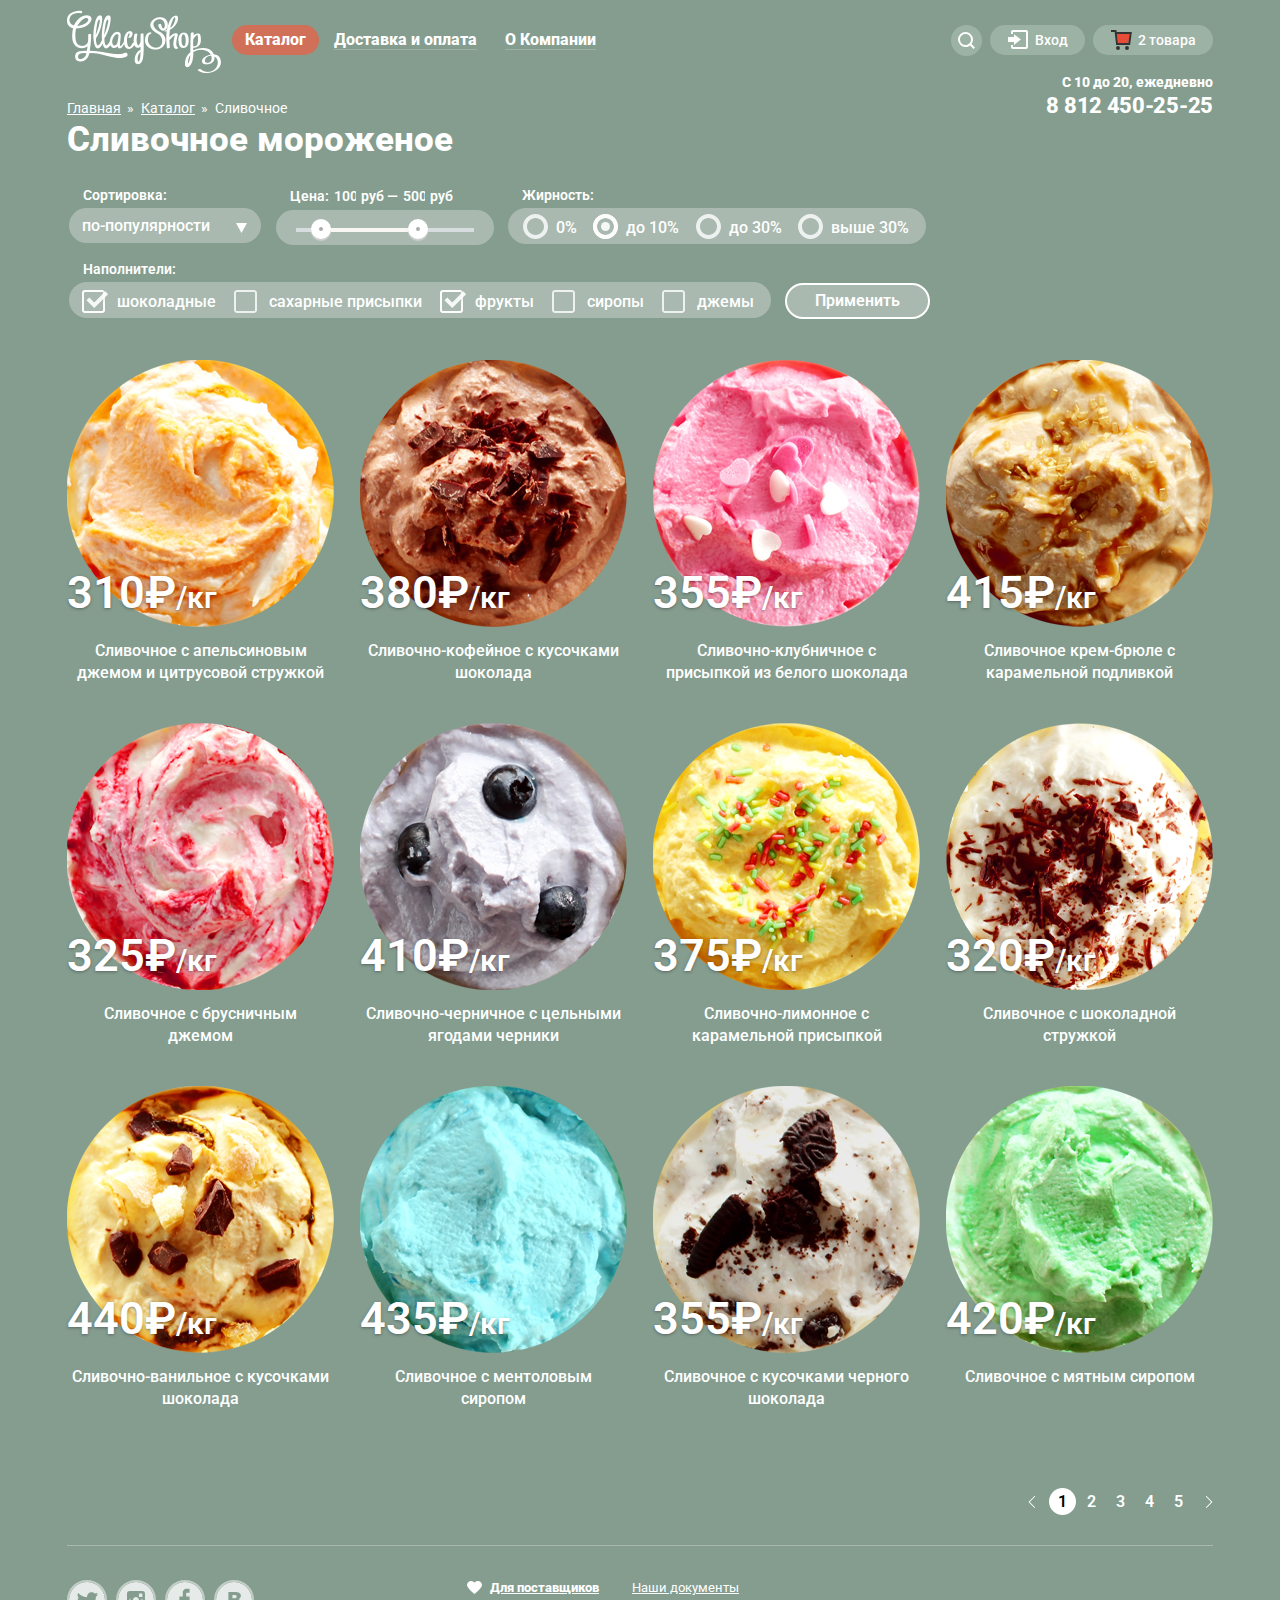
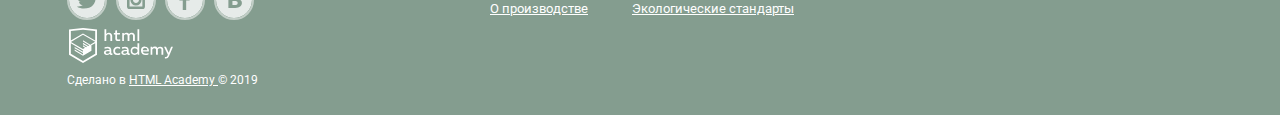
==== commit c63bdfb3: "+" ====
--- a/catalog.html
+++ b/catalog.html
@@ -32,7 +32,7 @@
                           Новинки
                         </a>
                       </li>
-                      <li class="menu-catalog-item menu-catalog-item--active">
+                      <li class="menu-catalog-item--active">
                         <a href="#" class="menu-catalog-btn">
                           Сливочное
                         </a>
@@ -481,6 +481,13 @@
         <div class="pagination-box">
           <ul class="pagination-list">
             <li class="pagination-item">
+              <a class="pagination-link-prev" href="#" aria-label="Раздел нумирации страниц каталога">
+                <svg class="pagination-icon-prev" xmlns="http://www.w3.org/2000/svg" width="8" height="12" viewBox="0 0 8 12" fill="#fff">
+                  <path d="M7.237 5.642L1.73.132c-.2-.197-.52-.197-.717 0s-.198.52 0 .717L6.163 6l-5.15 5.15c-.2.198-.2.52 0 .717.098.1.228.148.357.148.13 0 .26-.05.358-.148l5.51-5.51c.198-.197.198-.517 0-.715z"/>
+                </svg>
+              </a>
+            </li>
+            <li class="pagination-item">
               <a class="pagination-link pagination-link--active" href="#" aria-label="Раздел нумирации страниц каталога">
                 1
               </a>
@@ -572,7 +579,7 @@
             </ul>
           </div>
 
-          <div>
+          <div class="footer-menu-box">
             <ul class="footer-menu-list">
               <li class="footer-menu-item">
                 <a href="#" class="footer-menu-btn-bold main-link">
@@ -595,18 +602,6 @@
                 </a>
               </li>
             </ul>
-            <!-- <a href="#" class="footer-menu-btn-bold main-link">
-              Для поставщиков
-            </a>
-            <a href="#" class="footer-menu-btn main-link">
-              Наши документы
-            </a>
-            <a href="#" class="footer-menu-btn main-link">
-              О производстве
-            </a>
-            <a href="#" class="footer-menu-btn main-link">
-              Экологические стандарты
-            </a> -->
           </div>
 
           <div class="developer-box">
--- a/css/style.css
+++ b/css/style.css
@@ -486,6 +486,12 @@
 }
 
 .menu-catalog-item--active {
+  position: relative;
+
+  padding-left: 20px;
+  padding-top: 8px;
+  padding-bottom: 8px;
+
   background-color: #d07058;
 }
 
@@ -1622,7 +1628,7 @@
 
 .developer-link:hover,
 .developer-link:active {
-  color: #e84d37;
+  color: #ffbc9e;
 }
 
 /*-----------------------Catalog--------------------------------*/
@@ -2148,6 +2154,21 @@
   padding: 4px 0px 0px 11px;
 }
 
+.pagination-link-prev {
+  display: block;
+  text-align: center;
+
+  height: 27px;
+
+  padding: 4px 11px 0px 0px;
+}
+
+.pagination-icon-prev {
+  -webkit-transform: rotate(90deg);
+          transform: rotate(180deg);
+}
+
+
 /*-----------------------------------------------------------------------*/
 
 
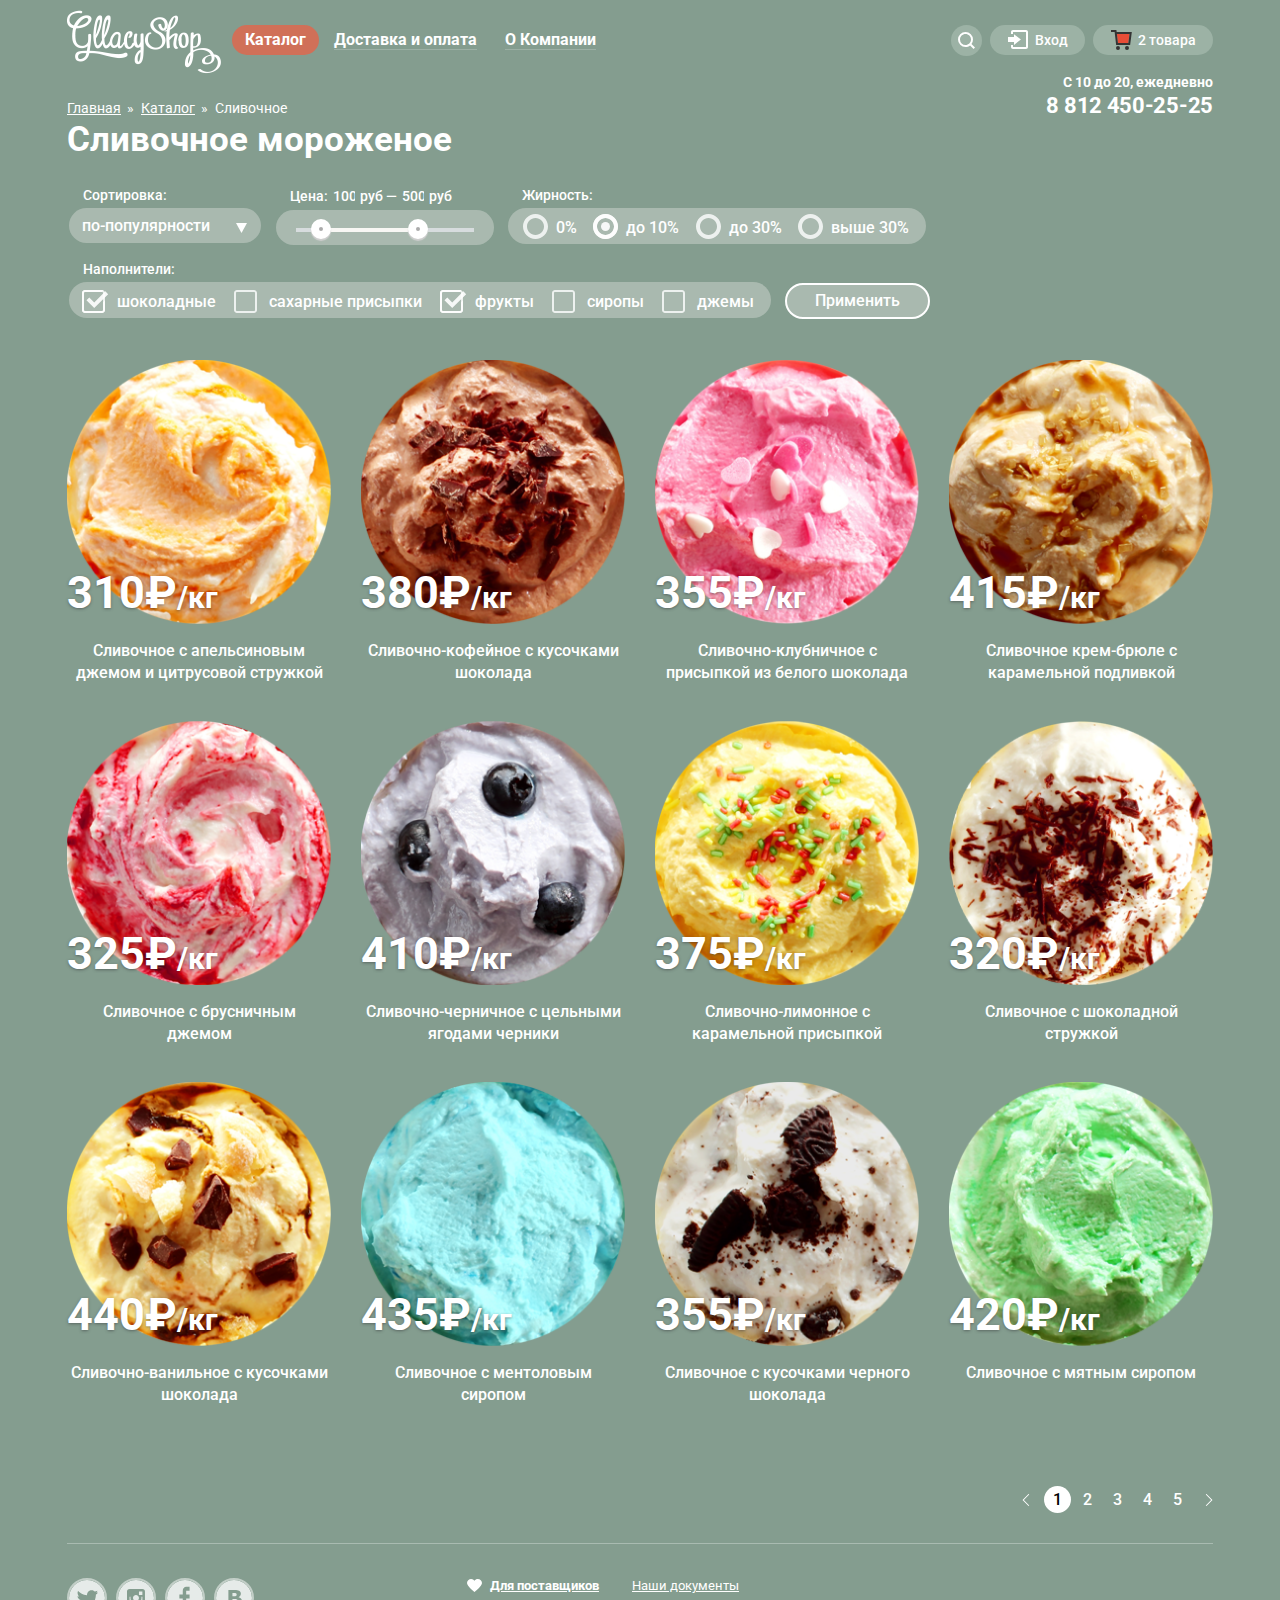
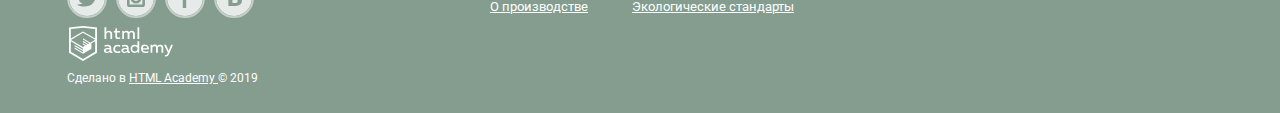
==== commit 90f1cbf4: "+" ====
--- a/catalog.html
+++ b/catalog.html
@@ -5,6 +5,7 @@
   <title>Глейси:Каталог</title>
   <link href="https://fonts.googleapis.com/css?family=Roboto:100,100i,300,300i,400,400i,500,500i,700,700i,900,900i&display=swap&subset=cyrillic" rel="stylesheet">
   <link rel="stylesheet" href="css/normalize.css">
+  <!-- <link rel="stylesheet" href="css/style.min.css"> -->
   <link rel="stylesheet" href="css/style.css">
 </head>
 
@@ -25,7 +26,6 @@
                     <a href="#" class="navigation-user-btn navigation-user-btn--active">
                       Каталог
                     </a>
-                    <!-- Выподающее меня -->
                     <ul class="menu-catalog-list">
                       <li class="menu-catalog-item">
                         <a href="#" class="menu-catalog-btn new">
@@ -33,7 +33,7 @@
                         </a>
                       </li>
                       <li class="menu-catalog-item--active">
-                        <a href="#" class="menu-catalog-btn">
+                        <a class="menu-catalog-btn">
                           Сливочное
                         </a>
                       </li>
@@ -78,6 +78,7 @@
                   <input class="search-input main-input" type="search" name="Поиск" id="search" placeholder="Крем-брюле">
                 </form>
               </div>
+
               <div class="wrap-user-entry">
                 <div class="wrap-user-btn">
                   <a class="user-btn" href="#">
@@ -107,7 +108,6 @@
                     </div>
                   </form>
                 </div>
-
                 <div class="wrap-basket-btn">
                   <a class="basket-btn" href="#">
                     2 товара
@@ -616,12 +616,11 @@
               © 2019
             </p>
           </div>
-
         </div>
       </footer>
     </div>
   </div>
 
-  <script src="js/main.js"></script>
+  <script src="js/main.min.js"></script>
 
 </body>
--- a/css/style.min.css
+++ b/css/style.min.css
@@ -0,0 +1 @@
+@-webkit-keyframes bounce{0%{-webkit-transform:translateY(-2000px);transform:translateY(-2000px)}70%{-webkit-transform:translateY(30px);transform:translateY(30px)}90%{-webkit-transform:translateY(-10px);transform:translateY(-10px)}to{-webkit-transform:translateY(0);transform:translateY(0)}}@keyframes bounce{0%{-webkit-transform:translateY(-2000px);transform:translateY(-2000px)}70%{-webkit-transform:translateY(30px);transform:translateY(30px)}90%{-webkit-transform:translateY(-10px);transform:translateY(-10px)}to{-webkit-transform:translateY(0);transform:translateY(0)}}@-webkit-keyframes shake{0%,to{-webkit-transform:translateX(0);transform:translateX(0)}10%,30%,50%,70%,90%{-webkit-transform:translateX(-10px);transform:translateX(-10px)}20%,40%,60%,80%{-webkit-transform:translateX(10px);transform:translateX(10px)}}@keyframes shake{0%,to{-webkit-transform:translateX(0);transform:translateX(0)}10%,30%,50%,70%,90%{-webkit-transform:translateX(-10px);transform:translateX(-10px)}20%,40%,60%,80%{-webkit-transform:translateX(10px);transform:translateX(10px)}}*{box-sizing:border-box}h1,h2,h3,h4,h5,li,p,ul{margin:0}a{text-decoration:none;color:#fff}li,ul{list-style:none;padding:0}img{max-width:100%;height:auto}.container{width:1146px;margin:0 auto}.main-btn{display:inline-block;text-align:center;vertical-align:top;text-shadow:0 2px 5px rgba(160,32,11,.76);background:#f26843;background:-webkit-gradient(linear,left top, left bottom,color-stop(0, #f26843),to(#e74a35));background:linear-gradient(to bottom,#f26843 0,#e74a35 100%);border:0;cursor:pointer}.main-link,.main-link-box{display:block;text-decoration:underline}.main-link:active,.main-link:hover{color:#ffbc9e}.main-link-box:active,.main-link-box:hover{color:#e84d37}.main-input{font-size:18px;line-height:24px;font-weight:800;color:#000;border-radius:5px;outline:0}.main-input:focus{outline:#2e88e4}.form-write-us textarea::-webkit-input-placeholder,.main-input::-webkit-input-placeholder{font-size:16px;line-height:24px;font-weight:400;color:#999}.form-write-us textarea::-moz-placeholder,.main-input::-moz-placeholder{font-size:16px;line-height:24px;font-weight:400;color:#999}.main-input:-ms-input-placeholder,.main-input::-ms-input-placeholder{font-size:16px;line-height:24px;font-weight:400;color:#999}.main-input::-webkit-input-placeholder{font-size:16px;line-height:24px;font-weight:400;color:#999}.main-input::-moz-placeholder{font-size:16px;line-height:24px;font-weight:400;color:#999}.main-input:-ms-input-placeholder{font-size:16px;line-height:24px;font-weight:400;color:#999}.main-input::-ms-input-placeholder{font-size:16px;line-height:24px;font-weight:400;color:#999}.main-input::placeholder{font-size:16px;line-height:24px;font-weight:400;color:#999}body{font-family:'Roboto','Arial',sans-serif;font-size:16px;line-height:22px;font-weight:400;color:#000;text-transform:none}.visually-hidden:not(:focus):not(:active),input[type=checkbox].visually-hidden,input[type=radio].visually-hidden,label[for=modal-user-login],label[for=user-email],label[for=user-login],label[for=user-password],label[for=user-text]{position:absolute;width:1px;height:1px;margin:-1px;border:0;padding:0;white-space:nowrap;-webkit-clip-path:inset(100%);clip-path:inset(100%);clip:rect(0 0 0 0);overflow:hidden}.site-wrapper{background-image:url(../img/background_slider_1.png);background-repeat:no-repeat;background-position:50% 4.6%;-webkit-transition:background-image .5s ease,background-color .5s ease;transition:background-image .5s ease,background-color .5s ease}.site-wrapper-background{min-width:940px;background-color:#849d8f}.site-wrapper::after,.site-wrapper::before{content:"";visibility:hidden}.site-wrapper::before{background-image:url(../img/background_slider_2.png)}.site-wrapper::after{background-image:url(../img/background_slider_3.png)}.slider{position:relative;padding-top:272px;margin-bottom:41px;text-align:center;color:#fff}.main-slider-list{margin:0;padding:0;list-style:none}.slide{display:none}.main-slider-title{width:700px;margin:0 auto 31px;font-size:60px;line-height:60px;font-weight:800}.main-slider-btn{padding:12px 44px;font-size:31px;line-height:41px}.main-btn:hover{background:-webkit-gradient(linear,left top, left bottom,color-stop(0, #f58669),to(#ec6f5e));background:linear-gradient(to bottom,#f58669 0,#ec6f5e 100%);box-shadow:0 2px 2px #ac1000}.main-btn:active{background:-webkit-gradient(linear,left top, left bottom,color-stop(0, #d84732),to(#e1613e));background:linear-gradient(to bottom,#d84732 0,#e1613e 100%);box-shadow:inset 0 2px 2px #ac1000}.slider-controls{position:absolute;bottom:20px;left:0;z-index:1}.slider-controls label{display:inline-block;width:19px;height:19px;margin-right:7px;vertical-align:top;background-color:transparent;border:2px solid #fff;border-radius:50%;cursor:pointer}#product-1:checked~.site-wrapper{background-color:#849d8f;background-image:url(../img/background_slider_1.png)}#product-2:checked~.site-wrapper{background-color:#8996a6;background-image:url(../img/background_slider_2.png)}#product-3:checked~.site-wrapper{background-color:#9d8b84;background-image:url(../img/background_slider_3.png)}#product-1:checked~.site-wrapper #slide1,#product-2:checked~.site-wrapper #slide2,#product-3:checked~.site-wrapper #slide3{display:block}#product-1:checked~.site-wrapper label[for=product-1],#product-2:checked~.site-wrapper label[for=product-2],#product-3:checked~.site-wrapper label[for=product-3]{background-color:#fff}.main-btn{color:#fff;font-weight:800;box-shadow:0 2px 2px 0 rgba(172,16,0,.64);background-image:-ms-linear-gradient(90deg,#e74a35 0%,#f26843 100%);border-radius:50px}.header,.top-header,.wrap-heder-menu{display:-webkit-box;display:flex;-webkit-box-orient:vertical;-webkit-box-direction:normal;flex-direction:column;flex-wrap:wrap}.top-header,.wrap-heder-menu{-webkit-box-orient:horizontal;flex-direction:row;-webkit-box-pack:start}.top-header{-webkit-box-pack:justify;justify-content:space-between;padding-top:10px}.wrap-heder-menu{-webkit-box-pack:start;justify-content:flex-start}.header-logo{padding-right:11px;line-height:0}.navigation-user-list{position:relative;display:-webkit-box;display:flex;-webkit-box-orient:horizontal;-webkit-box-direction:normal;flex-direction:row;-webkit-box-pack:start;justify-content:flex-start;flex-wrap:wrap;align-self:flex-start;padding-top:15px}.navigation-user-item{position:relative;padding:4px 13px;margin-right:2px}.navigation-user-item:hover{border-radius:50px;background-color:#f7f6f3}.navigation-user-item:active{border-radius:50px;background-color:rgba(248,247,244,.988);box-shadow:inset 0 2px 1px 0 rgba(105,105,105,.7)}.navigation-user-item:hover .navigation-user-btn{color:#000;border-bottom:none}.navigation-user-btn{font-size:16px;line-height:18px;font-weight:800;border-bottom:1px solid rgba(255,255,255,.2)}.nanavigation-user-item--active{background-color:#d07058;border-radius:50px}.navigation-user-btn--active{border-bottom:none}.menu-catalog-list{display:none;position:absolute;width:142px;top:100%;left:-8px;margin-top:6px;border-radius:5px;z-index:4}.menu-catalog-list:before{content:"";display:block;position:absolute;top:-20px;height:20px;width:100%;opacity:0}.navigation-user-item:hover>.menu-catalog-list{display:block;background-color:#f8f7f4;box-shadow:0 20px 20px 0 rgba(0,0,0,.4)}.menu-catalog-item{position:relative;padding-left:20px;padding-top:8px;padding-bottom:8px}.menu-catalog-item:hover{background-color:#fbded7}.menu-catalog-item:active{background-color:#f6b5a5}.menu-catalog-item:first-child{border-radius:5px 5px 0 0}.menu-catalog-item:last-child{border-radius:0 0 5px 5px}.menu-catalog-item--active{position:relative;padding-left:20px;padding-top:8px;padding-bottom:8px;background-color:#d07058}.menu-catalog-btn{display:block;font-size:14px;line-height:16px;font-weight:400;color:#000}.new{font-weight:800;padding:4px 0}.new:before{content:'';position:absolute;top:39px;left:7px;height:1px;width:128px;background-color:#d1d0ce}.user-registration{display:-webkit-box;display:flex;-webkit-box-orient:horizontal;-webkit-box-direction:normal;flex-direction:row;flex-wrap:wrap;-webkit-box-align:baseline;align-items:center;padding-top:4px}.header-search{position:relative;width:31px;height:31px;background-color:#9cb2a5;border-radius:50%;margin-bottom:8px}.header-search:hover{background-color:#f8f7f4}.header-search:hover .search-icon{fill:#323232}.header-search label{display:block;cursor:pointer;width:100%;height:100%}.search-icon{position:relative;top:7px;left:7px;fill:#fff}.main-search{display:none;position:absolute;width:344px;top:100%;right:0;margin-top:6px;padding:17px 18px;border-radius:5px;background-color:#f8f7f4;box-shadow:0 20px 20px 0 rgba(0,0,0,.4);z-index:4}.header-search:hover .main-search{display:block}.basket-form::before,.login-form::before,.main-search::before{content:"";display:block;position:absolute;top:-15px;height:30px;width:100%;opacity:0}.search-input{width:100%;min-height:43px;padding:10px 12px;border:1px solid #b2b2b2}.search-input:hover{border:1px solid #9a9a9a}.search-input:focus{border:1px solid #2e88e4}.wrap-user-entry{display:-webkit-box;display:flex;-webkit-box-orient:horizontal;-webkit-box-direction:normal;flex-direction:row;flex-wrap:wrap;-webkit-box-pack:end;justify-content:flex-end;-webkit-box-align:center;align-items:center;margin-bottom:8px}.wrap-user-btn{position:relative}.basket-btn,.user-btn{position:relative;font-size:14px;line-height:16px;font-weight:500;color:#fff;align-self:flex-start;background-color:#9cb2a5;border-radius:50px;margin-left:8px;padding:7px 17px 7px 45px}.basket-btn-icon,.user-btn-icon{position:absolute;top:1px;left:26px;fill:#fff}.wrap-basket-btn:hover .basket-btn,.wrap-user-btn:hover .user-btn{background-color:#f8f7f4;color:#323232}.wrap-basket-btn:hover .basket-btn-icon,.wrap-user-btn:hover .user-btn-icon{fill:#323232}.login-form{display:none;position:absolute;width:276px;top:100%;right:0;margin-top:11px;padding:17px 18px 21px;border-radius:5px;background-color:#f8f7f4;box-shadow:0 20px 20px 0 rgba(0,0,0,.4);z-index:4}.products-item-hit:hover .actions,.wrap-basket-btn:hover .basket-form,.wrap-user-btn:hover .login-form{display:block}.input-login-password,.input-login-user{width:100%;min-height:43px;padding:10px 12px;border:1px solid #b2b2b2}.input-login-password:hover,.input-login-user:hover{border:1px solid #9a9a9a}.input-login-password:focus,.input-login-user:focus{border:1px solid #2e88e4}.login-form p{position:relative;margin-bottom:19px}.login-entry{display:-webkit-box;display:flex;-webkit-box-orient:horizontal;-webkit-box-direction:normal;flex-direction:row;flex-wrap:wrap;-webkit-box-align:center;align-items:center}.entry-btn{font-size:18px;line-height:24px;font-weight:800;color:#fff;margin-right:20px;padding:10px 25px}.new-regestration,.order-item p,.restore{font-size:13px;line-height:22px;font-weight:400;color:#000}.wrap-basket-btn{position:relative}.basket-form{display:none;position:absolute;width:540px;top:100%;right:0;margin-top:11px;padding-bottom:21px;padding-left:18px;padding-right:13px;border-radius:5px;background-color:#f8f7f4;box-shadow:0 20px 20px 0 rgba(0,0,0,.4);z-index:4}.order-item,.order-list{display:-webkit-box;display:flex;-webkit-box-direction:normal}.order-list{-webkit-box-orient:vertical;flex-direction:column;border-bottom:1px solid #cacac7;padding-bottom:15px;margin-bottom:15px}.order-item{position:relative;-webkit-box-orient:horizontal;flex-direction:row;-webkit-box-pack:start;justify-content:flex-start;flex-wrap:wrap;margin-top:20px}.delete-item-btn{position:relative;background-color:#f8f7f4;border:0;cursor:pointer}.delete-item-icon{position:absolute;top:25%;left:0}.order-img{width:33px;height:33px;margin:0 13px}.order-item p{line-height:16px;color:#323232;padding-top:7px}.order-text{width:220px}.order-text,.weight-calculation-text{margin-right:27px}.wrap-total-price{display:-webkit-box;display:flex;-webkit-box-orient:vertical;-webkit-box-direction:normal;flex-direction:column;-webkit-box-align:end;align-items:flex-end}.total-price{font-size:15px;line-height:18px;font-weight:700;color:#323232;margin-bottom:15px}.order-btn{font-size:18px;line-height:24px;color:#fff;padding:9px 14px}.header-phone{float:right;color:#fff;font-weight:800;text-align:right}.schedule-text{font-size:14px;line-height:16px;padding-bottom:4px}.header-phone-btn{font-size:22px;line-height:24px;letter-spacing:-.3px}.banners{margin-top:10px;margin-bottom:14px}.banners-list{display:-webkit-box;display:flex;-webkit-box-orient:horizontal;-webkit-box-direction:normal;flex-direction:row;flex-wrap:wrap;-webkit-box-pack:justify;justify-content:space-between}.banners-item:nth-child(1),.banners-item:nth-child(2){background-color:#b02745;background-image:url(../img/banner-1.jpg);background-repeat:no-repeat;background-position:-50px -95px}.banners-item:nth-child(2){background-color:#5b3623;background-image:url(../img/banner-2.jpg);background-position:-220px -104px}.banners-item{display:-webkit-box;display:flex;-webkit-box-orient:vertical;-webkit-box-direction:normal;flex-direction:column;width:560px;color:#fff;border-radius:15px;padding-bottom:25px}.banner-text,.banner-title{font-weight:800;padding-left:18px}.banner-title{font-size:35px;line-height:41px;padding-top:16px;padding-bottom:14px}.banner-text{width:535px;font-size:18px;line-height:22px;word-break:break-all;padding-bottom:45px}.banner-btn{align-self:flex-end;font-size:18px;line-height:24px;color:#fff;margin-right:22px;padding:10px 22px}.products-hit{margin-bottom:25px}.products-item-hit,.products-list-hit{display:-webkit-box;display:flex;-webkit-box-direction:normal;-webkit-box-pack:start;justify-content:flex-start}.products-list-hit{-webkit-box-orient:horizontal;flex-direction:row;flex-wrap:wrap}.products-item-hit{position:relative;-webkit-box-orient:vertical;flex-direction:column;width:267px;margin-top:26px;margin-bottom:13px;margin-right:26px;color:#fff}.flag-hit::after{content:"";position:absolute;top:0;left:0;width:61px;height:61px;border-radius:50%;background-color:#fff;background-image:url(../img/hit.svg);background-repeat:no-repeat;background-position:0 0}.product-img{position:absolute;z-index:0}.products-item-hit:nth-child(4n){margin-top:26px;margin-right:0}.products-item-hit:hover::before{content:"";position:absolute;top:-2px;left:-12px;width:293px;min-height:405px;background-color:rgba(255,255,255,.2);box-shadow:0 20px 20px 0 rgba(0,0,0,.4);border-radius:15px;z-index:3}.product-price{font-size:45px;line-height:45px;font-weight:600;text-shadow:0 1px 3px rgba(49,50,53,.5);padding-top:210px;padding-bottom:20px;z-index:2}.product-price::after{content:"/кг";font-size:30px}.product-title{font-size:16px;line-height:22px;font-weight:500;text-align:center;padding:0 3px}.products-item-hit .actions{-ms-grid-row-align:center;align-self:center;display:none;position:absolute;top:100%;width:100%;z-index:3}.view-btn{display:block;position:relative;font-size:18px;line-height:24px;color:#fff;width:200px;margin:9px auto 0;padding:9px 5px 11px}.seo-box{color:#000;background-color:#efe4ce;background-image:url(../img/background-wafer.jpg);background-position:0 0;border-radius:15px;padding-top:25px;padding-bottom:25px;margin-bottom:39px}.seo-title{font-size:24px;line-height:30px;font-weight:500;letter-spacing:.2px;padding-left:18px}.seo-list{display:-webkit-box;display:flex;-webkit-box-orient:horizontal;-webkit-box-direction:normal;flex-direction:row;-webkit-box-pack:start;justify-content:flex-start;flex-wrap:wrap}.seo-item{position:relative;width:558px;padding-top:21px;padding-left:76px}.seo-item:nth-child(2n+1){margin-right:8px}.seo-item::before{content:"";position:absolute;top:8px;left:19px;width:50px;height:50px}.seo-item:nth-child(1)::before{background-image:url(../img/ice-cream.svg)}.seo-item:nth-child(2)::before{background-image:url(../img/cow.svg)}.seo-item:nth-child(3)::before{background-image:url(../img/eco.svg)}.seo-item:nth-child(4)::before{background-image:url(../img/thermometer.svg)}.seo-text{font-size:16px;line-height:22px;font-weight:400}.blog-news{display:-webkit-box;display:flex;-webkit-box-orient:horizontal;-webkit-box-direction:normal;flex-direction:row;-webkit-box-pack:justify;justify-content:space-between;flex-wrap:wrap;margin-bottom:40px}.blog-new{width:560px;background-color:#fff;background-image:url(../img/background_blog_1.jpg);background-position:17% 39%;border-radius:15px;padding:24px 20px;min-height:221px}.blog-new-text{font-size:16px;line-height:22px;color:#000;font-weight:500;padding-bottom:5px}.blog-new-link{width:280px;font-size:24px;line-height:30px;font-weight:800;color:#000}.blog-mailing{width:560px;border:5px solid #000;-webkit-border-image:url(../img/bg-post.svg) 7 round;-o-border-image:url(../img/bg-post.svg) 7 round;border-image:url(../img/bg-post.svg) 7 round;border-radius:15px;padding:24px 20px;background-color:#f8f7f4;min-height:221px}.blog-mailing-email{padding-top:6px;padding-left:2px}.blog-mailing p{display:block;font-size:16px;line-height:22px;color:#5a5a5a;padding-bottom:34px}.blog-mailing input{width:367px;padding:10px 12px;border:2px solid #b2b2b2;margin-right:10px}.blog-mailing input:hover{border:2px solid #9a9a9a}.blog-mailing input:focus{border:2px solid #2e88e4}.mailing-btn{font-size:18px;line-height:24px;padding:11px 17px}.map-index{position:relative;width:1200px;margin:0 auto 11px}.map-index-btn{width:1200px;margin:0 auto;min-height:430px}.map-index-btn::after{top:32%;left:22%;width:80px;height:140px;background-image:url(../img/pin.svg)}.footer-menu-btn-bold::before,.map-index-btn::after,.map-index-btn::before{content:"";position:absolute;background-repeat:no-repeat}.map-index-btn::before{top:40%;left:25%;width:182px;height:110px;background-image:url(../img/shadow.png)}.feedback{position:absolute;top:63px;right:23px;background-color:#fff;border-radius:15px;padding:28px 26px;color:#000}.feedback p{font-size:14px;line-height:20px;font-weight:400}.feedback-address-text,.feedback-timetable{width:155px}.feedback-phone-text{width:180px;padding-bottom:5px}.feedback h3,.feedback-phone{font-size:18px;font-weight:700}.feedback h3{width:225px;line-height:24px;padding-bottom:19px}.feedback-phone{display:block;line-height:22px;color:#000;padding-bottom:2px}.feedback-timetable{padding-bottom:25px}.feedback-btn{display:block;font-size:18px;line-height:24px;font-weight:800;text-align:center;padding:10px 29px}.footer{padding-bottom:26px}.footer .container,.social-network ul{display:-webkit-box;display:flex;-webkit-box-orient:horizontal;-webkit-box-direction:normal;flex-direction:row;-webkit-box-pack:start;justify-content:flex-start;flex-wrap:wrap}.social-network{padding-top:19px;margin-right:200px}.social-item{padding-right:9px}.social-button{height:40px;width:40px}.social-icon-border{min-width:40px;min-height:40px;border-radius:50%;border:2px solid #c2cec7;fill:#e6ebe9}.social-icon-border:hover{fill:#fff}.social-icon-border:active{border:2px solid #e6ebe9;fill:#e6ebe9}.footer-menu-list{display:-webkit-box;display:flex;-webkit-box-orient:horizontal;-webkit-box-direction:normal;flex-direction:row;-webkit-box-pack:start;justify-content:flex-start;flex-wrap:wrap;width:380px;padding-top:19px;padding-left:27px;margin-right:180px}.footer-menu-item{padding-bottom:5px}.footer-menu-btn-bold{position:relative;font-size:13px;line-height:16px;font-weight:800}.footer-menu-btn-bold::before{top:1px;right:150px;width:15px;height:15px;background-image:url(../img/heart.svg)}.footer-menu-btn{font-size:13px;line-height:16px;font-weight:400}.footer-menu-list a{min-width:142px}.developer-link,.developer-text{font-size:12px;line-height:18px;font-weight:400;color:#fff}.htmlacademy-link img{padding:2px}.developer-link{text-decoration:underline}.developer-link:active,.developer-link:hover{color:#ffbc9e}.breadcrumbs{position:relative}.breadcrumbs-list{position:absolute;top:-19px;left:0;display:-webkit-box;display:flex;-webkit-box-orient:horizontal;-webkit-box-direction:normal;flex-direction:row;flex-wrap:wrap;-webkit-box-pack:start;justify-content:flex-start}.breadcrumbs-item{position:relative;padding-right:20px}.breadcrumbs-item::after{content:"»";position:absolute;top:0;right:7px}.breadcrumbs-item::after,.breadcrumbs-list a,.filter-form legend{font-size:14px;line-height:16px;font-weight:400;color:#fff}.breadcrumbs-link--active{text-decoration:none}.catalog-name{font-size:35px;line-height:41px;font-weight:800;color:#fff;margin-top:0;margin-bottom:27px}.filter-form{display:-webkit-box;display:flex;-webkit-box-orient:horizontal;-webkit-box-direction:normal;flex-direction:row;-webkit-box-pack:start;justify-content:flex-start;flex-wrap:wrap;width:880px}.filter-form fieldset{border:0;padding:0 0 16px}.filter-form legend{font-weight:600;padding-bottom:5px;padding-left:14px}.sorting{margin-right:13px}.select-sort{position:relative;font-size:16px;line-height:18px;font-weight:500;color:#fff;background-color:#a9b9af;background-image:url(../img/icon-down-dir-white.svg);background-repeat:no-repeat;background-position:92% 60%;padding:9px 33px 8px 13px;border:0;border-radius:50px;-moz-appearance:none;-webkit-appearance:none;appearance:none;outline:0}.select-sort:active,.select-sort:focus,.select-sort:hover{color:#323232;background-color:#fff;background-image:url(../img/icon-down-dir-black.svg);background-repeat:no-repeat;background-position:92% 60%}select::-ms-expand{display:none}.filter-price{margin-right:12px}.max-price input,.min-price input{width:26px;font-size:14px;line-height:16px;font-weight:600;color:#fff;border:0;background-color:transparent}.form-write-us textarea:focus,.max-price input:focus,.min-price input:focus{outline:#2e88e4}.range-filter{width:218px}.filter-fat-box,.range-controls{border-radius:50px;background-color:#a9b9af}.range-controls{position:relative;height:35px;padding:18px 20px 0}.range-controls .scale{height:4px;background:#d7dcde;padding-left:25px}.range-controls .bar{width:63%;height:4px;background:#f8f7f4}.range-controls .toggle{position:absolute;top:9px;left:0;width:20px;height:20px;padding:0;border:8px solid #fff;background-color:#ababab;box-shadow:0 2px 1px 0 #cfcfcf;border-radius:50%;cursor:pointer}.range-controls .toggle-min{left:35px}.range-controls .toggle-max{left:132px}.filter-fat-box{font-size:16px;line-height:18px;font-weight:500;color:#fff;padding:1px 0;width:418px}.filter-option{margin-bottom:6px;margin-top:7px;padding-left:0;padding-right:0}.filter-option label{position:relative;display:block;cursor:pointer;-webkit-user-select:none;-moz-user-select:none;-ms-user-select:none;user-select:none;padding-top:3px}.filter-input-radio+label::before{content:"";position:absolute;left:-33px;top:-2px;width:30px;height:28px;background-image:url(../img/radio-off.svg);background-repeat:no-repeat;background-position:0 0;opacity:.8}.filter-input-radio+label:hover::before{opacity:1}.filter-input-radio:disabled+label::before{opacity:.3}.filter-input-radio:checked+label::after{content:"";position:absolute;left:-33px;top:-2px;width:30px;height:28px;background-image:url(../img/radio-on.svg);background-repeat:no-repeat;background-position:0 0;opacity:.9}.filter-input-radio:checked+label:hover::after{opacity:1}.filter-input-radio:disabled+label::after,.filter-input-radio:disabled+label:hover::after{opacity:.3}.filter-fillers-box{font-size:16px;line-height:18px;font-weight:500;color:#fff;border-radius:50px;background-color:#a9b9af;padding:1px 0;width:702px}.filter-fat-list{display:-webkit-box;display:flex;-webkit-box-orient:horizontal;-webkit-box-direction:normal;flex-direction:row;-webkit-box-pack:justify;justify-content:space-between;flex-wrap:wrap;padding:0 17px 0 48px}.filter-input-checkbox+label::before{content:"";position:absolute;left:-35px;top:0;width:30px;height:28px;background-image:url(../img/checkbox-off.svg);background-repeat:no-repeat;background-position:0 0;opacity:.8}.filter-input-checkbox+label:hover::before{opacity:1}.filter-input-checkbox:disabled+label::before{opacity:.3}.filter-input-checkbox:checked+label::after{content:"";position:absolute;left:-35px;top:0;width:30px;height:28px;background-image:url(../img/checkbox-on.svg);background-repeat:no-repeat;background-position:0 0;opacity:.9}.filter-input-checkbox:checked+label:hover::after{opacity:1}.filter-input-checkbox:disabled+label::after,.filter-input-checkbox:disabled+label:hover::after{opacity:.3}.filter-form button{font-size:16px;line-height:18px;font-weight:600;color:#fff;background-color:#a9b9af;border-radius:50px;border:2px solid #fff;margin-left:12px;margin-top:6px;padding:7px 28px;-ms-grid-row-align:center;align-self:center}.filter-form button:hover{color:#323232;background-color:#fff;border:2px solid #fff}.filter-form button:active{color:#323232;background-color:#ededed;border:2px solid #ededed;box-shadow:inset 0 2px 1px 0 rgba(105,105,105,.004)}.pagination-list{display:-webkit-box;display:flex;-webkit-box-orient:horizontal;-webkit-box-direction:normal;flex-direction:row;-webkit-box-pack:end;justify-content:flex-end;flex-wrap:wrap;margin-top:65px;margin-bottom:15px;padding-bottom:30px;border-bottom:1px solid #a9bbb1}.pagination-item{margin-left:2px}.pagination-link{display:block;text-align:center;font-size:16px;line-height:18px;font-weight:600;width:27px;height:27px;border-radius:50%;padding:5px 0}.pagination-link:hover{background-color:#9cb0a4}.pagination-link--active,.pagination-link:active{background-color:#fff;color:#000}.pagination-link-next,.pagination-link-prev{display:block;text-align:center;height:27px;padding:4px 0 0 11px}.pagination-link-prev{padding:4px 11px 0 0}.pagination-icon-prev{-webkit-transform:rotate(90deg);transform:rotate(180deg)}.modal{display:none;position:fixed;color:#000;background-color:#f8f7f4;background-position:0 0;background-repeat:repeat;box-shadow:0 30px 50px rgba(0,0,0,.7)}.modal-show{display:block;-webkit-animation:bounce .6s;animation:bounce .6s}.write-us-text{font-size:24px;line-height:28px;font-weight:600;color:#000;padding-top:18px;padding-bottom:17px}.modal-write-us{top:114px;left:50%;width:478px;height:445px;margin-left:-238px;padding-right:25px;padding-left:25px;border-radius:15px;z-index:10}.modal-close{position:absolute;top:0;right:5px;width:40px;height:45px;background-color:transparent;border:0;cursor:pointer;outline:0;z-index:10}.modal-close::after,.modal-close::before{content:"";position:absolute;top:24px;right:8px;width:24px;height:2px;background-color:#000}.modal-close::before{-webkit-transform:rotate(45deg);transform:rotate(45deg)}.modal-close::after{-webkit-transform:rotate(-45deg);transform:rotate(-45deg)}.form-write-us p,.modal-user-info{display:-webkit-box;display:flex;-webkit-box-orient:vertical;-webkit-box-direction:normal;flex-direction:column}.form-write-us p{flex-wrap:wrap}.modal-user-info{padding-bottom:2px}.modal-user-info input{width:267px;margin-bottom:19px;padding:9px 12px;border:1px solid #b2b2b2}.modal-user-info input:hover{border:1px solid #9a9a9a}.modal-user-info input:focus{border:1px solid #2e88e4}.form-write-us textarea{font-size:18px;line-height:24px;font-weight:800;color:#000;border-radius:5px;outline:0;height:155px;padding:10px 15px;margin-bottom:26px}.form-write-us textarea:-ms-input-placeholder,.form-write-us textarea::-ms-input-placeholder{font-size:16px;line-height:24px;font-weight:400;color:#999}.form-write-us textarea::-webkit-input-placeholder{font-size:16px;line-height:24px;font-weight:400;color:#999}.form-write-us textarea::-moz-placeholder{font-size:16px;line-height:24px;font-weight:400;color:#999}.form-write-us textarea:-ms-input-placeholder{font-size:16px;line-height:24px;font-weight:400;color:#999}.form-write-us textarea::-ms-input-placeholder{font-size:16px;line-height:24px;font-weight:400;color:#999}.form-write-us textarea::placeholder{font-size:16px;line-height:24px;font-weight:400;color:#999}.write-us-btn{align-self:flex-end;font-size:18px;line-height:24px;color:#fff;padding:10px 22px}.modal-map{top:50%;left:50%;width:940px;height:446px;margin-top:-280px;margin-left:-470px;z-index:6}.modal-map p{margin:0}.modal-error{-webkit-animation:shake .6s;animation:shake .6s}
--- a/css/style.css
+++ b/css/style.css
@@ -1,8 +1,6 @@
 * {
   box-sizing: border-box;
 }
-
-/*TYPOGRAPHY*/
 
 h1,h2,h3,h4,h5 {
   margin: 0;
@@ -29,15 +27,11 @@
   margin: 0;
 }
 
-/*Container*/
-
 .container {
   width: 1146px;
   margin: 0 auto;
 }
 
-/*Main_Button*/
-
 .main-btn {
   display: inline-block;
 
@@ -45,7 +39,7 @@
   vertical-align: top;
 
   color: #fff;
-  font-weight: 800;
+  font-weight: 700;
   text-shadow: 0 2px 5px rgba(160, 32, 11, 0.76);
 
   box-shadow: 0px 2px 2px 0px rgba(172, 16, 0, 0.64);
@@ -60,8 +54,6 @@
   cursor: pointer;
 }
 
-/*main-link*/
-
 .main-link {
   display: block;
 
@@ -84,12 +76,10 @@
   color: #e84d37;
 }
 
-/*main-input*/
-
 .main-input {
   font-size: 18px;
   line-height: 24px;
-  font-weight: 800;
+  font-weight: 700;
 
   color: #000;
 
@@ -142,11 +132,8 @@
   color: #999999;
 }
 
-/*-----------------------------------------------*/
-
 body {
-  /*position: relative;*/
-  font-family: 'Roboto','Arial', sans-serif;
+  font-family: "Roboto","Arial", sans-serif;
   font-size: 16px;
   line-height: 22px;
   font-weight: 400;
@@ -237,7 +224,7 @@
 
   font-size: 60px;
   line-height: 60px;
-  font-weight: 800;
+  font-weight: 700;
 }
 
 .main-slider-btn {
@@ -280,8 +267,6 @@
   cursor: pointer;
 }
 
-/*radio-btn-slider*/
-
 #product-1:checked ~ .site-wrapper {
   background-color: #849d8f;
   background-image: url("../img/background_slider_1.png");
@@ -311,14 +296,11 @@
 
 .main-btn {
   color: #fff;
-  font-weight: 800;
   box-shadow: 0px 2px 2px 0px rgba(172, 16, 0, 0.64);
   background-image: -ms-linear-gradient( 90deg, rgb(231,74,53) 0%, rgb(242,104,67) 100%);
 
   border-radius: 50px;
 }
-
-/*------------------------header------------------------*/
 
 .header {
   display: -webkit-box;
@@ -358,8 +340,6 @@
   padding-right: 11px;
   line-height: 0;
 }
-
-/*navigation-menu*/
 
 .navigation-user-list {
   position: relative;
@@ -375,7 +355,6 @@
   flex-wrap: wrap;
   align-self: flex-start;
 
-  /*margin-right: 358px;*/
   padding-top: 15px;
 }
 
@@ -408,7 +387,7 @@
 .navigation-user-btn {
   font-size: 16px;
   line-height: 18px;
-  font-weight: 800;
+  font-weight: 700;
 
   border-bottom: 1px solid rgba(255,255,255,0.2);
 }
@@ -422,8 +401,6 @@
 .navigation-user-btn--active {
   border-bottom: none;
 }
-
-/*inner-navigation-menu*/
 
 .menu-catalog-list {
   display: none;
@@ -451,7 +428,6 @@
   width: 100%;
 
   opacity: 0;
-  /*background-color: red;*/
 }
 
 .navigation-user-item:hover > .menu-catalog-list {
@@ -506,12 +482,12 @@
 }
 
 .new {
-  font-weight: 800;
+  font-weight: 700;
   padding: 4px 0;
 }
 
 .new:before {
-  content: '';
+  content: "";
 
   position: absolute;
   top: 39px;
@@ -609,8 +585,6 @@
   width: 100%;
 
   opacity: 0;
-
-  /*background-color: red;*/
 }
 
 .search-input {
@@ -642,7 +616,6 @@
   flex-wrap: wrap;
   -webkit-box-pack: end;
           justify-content: flex-end;
-  /*align-self: baseline;*/
   -webkit-box-align: center;
           align-items: center;
 
@@ -651,7 +624,6 @@
 
 .wrap-user-btn {
   position: relative;
-  /*line-height: 0px;*/
 }
 
 .user-btn,
@@ -731,8 +703,6 @@
   width: 100%;
 
   opacity: 0;
-
-  /*background-color: red;*/
 }
 
 .input-login-user,
@@ -777,7 +747,7 @@
 .entry-btn {
   font-size: 18px;
   line-height: 24px;
-  font-weight: 800;
+  font-weight: 700;
   color: #fff;
 
   margin-right: 20px;
@@ -795,7 +765,6 @@
 
 .wrap-basket-btn {
   position: relative;
-  /*line-height: 0px;*/
 }
 
 .basket-form {
@@ -808,7 +777,6 @@
   right: 0px;
 
   margin-top: 11px;
-  /*padding-top: 17px;*/
   padding-bottom: 21px;
   padding-left: 18px;
   padding-right: 13px;
@@ -836,8 +804,6 @@
   width: 100%;
 
   opacity: 0;
-
-  /*background-color: red;*/
 }
 
 .order-list {
@@ -867,7 +833,6 @@
   flex-wrap: wrap;
 
   margin-top: 20px;
-  /*padding-left: 0px;*/
 }
 
 .delete-item-btn {
@@ -943,7 +908,7 @@
 .header-phone {
   float: right;
   color: #fff;
-  font-weight: 800;
+  font-weight: 700;
   text-align: right;
 }
 
@@ -1007,7 +972,7 @@
 
 .banner-title {
   font-size: 35px;
-  font-weight: 800;
+  font-weight: 700;
   line-height: 41px;
 
   padding-top: 16px;
@@ -1018,7 +983,7 @@
 .banner-text {
   width: 535px;
 
-  font-weight: 800;
+  font-weight: 700;
   font-size: 18px;
   line-height: 22px;
   word-break: break-all;
@@ -1039,7 +1004,7 @@
 }
 
 .products-hit {
-  margin-bottom: 25px;
+  margin-bottom: 27px;
 }
 
 .products-list-hit {
@@ -1065,11 +1030,11 @@
   -webkit-box-pack: start;
           justify-content: flex-start;
 
-  width: 267px;
+  width: 264px;
 
   margin-top: 26px;
-  margin-bottom: 13px;
-  margin-right: 26px;
+  margin-bottom: 11px;
+  margin-right: 30px;
 
   color: #fff;
 }
@@ -1123,7 +1088,7 @@
 .product-price {
   font-size: 45px;
   line-height: 45px;
-  font-weight: 600;
+  font-weight: 700;
 
   text-shadow: 0px 1px 3px rgba(49, 50, 53, 0.5);
 
@@ -1306,11 +1271,11 @@
 }
 
 .blog-new-link {
-  width: 280px;
+  width: 285px;
 
   font-size: 24px;
   line-height: 30px;
-  font-weight: 800;
+  font-weight: 700;
 
   color: #000;
 }
@@ -1380,10 +1345,23 @@
 .map-index {
   position: relative;
 
-  width: 1200px;
-  margin: 0 auto;
-
   margin-bottom: 11px;
+}
+
+.map-interactive {
+  position: absolute;
+
+  height: 430px;
+  width: 100%;
+
+  z-index: 1;
+}
+
+.map-interactive iframe {
+  width: 100%;
+  height: 430px;
+
+  border: 0;
 }
 
 .map-index-btn {
@@ -1424,7 +1402,7 @@
 .feedback {
   position: absolute;
   top: 63px;
-  right: 23px;
+  right: 214px;
 
   background-color: #fff;
 
@@ -1433,6 +1411,8 @@
   padding: 28px 26px;
 
   color: #000;
+
+  z-index: 2;
 }
 
 .feedback p {
@@ -1483,7 +1463,7 @@
 
   font-size: 18px;
   line-height: 24px;
-  font-weight: 800;
+  font-weight: 700;
   text-align: center;
 
   padding: 10px 29px;
@@ -1576,7 +1556,7 @@
 
   font-size: 13px;
   line-height: 16px;
-  font-weight: 800;
+  font-weight: 700;
 }
 
 .footer-menu-btn-bold::before {
@@ -1631,7 +1611,6 @@
   color: #ffbc9e;
 }
 
-/*-----------------------Catalog--------------------------------*/
 
 .breadcrumbs {
   position: relative;
@@ -1688,7 +1667,7 @@
 .catalog-name {
   font-size: 35px;
   line-height: 41px;
-  font-weight: 800;
+  font-weight: 700;
 
   color: #fff;
 
@@ -1721,7 +1700,7 @@
 .filter-form legend {
   font-size: 14px;
   line-height: 16px;
-  font-weight: 600;
+  font-weight: 500;
 
   color: #fff;
 
@@ -1736,11 +1715,11 @@
 .select-sort {
   position: relative;
 
-  color:#fff;
-
-  font-size:16px;
-  line-height:18px;
-  font-weight:500;
+  color: #fff;
+
+  font-size: 16px;
+  line-height: 18px;
+  font-weight: 500;
 
   color: #fff;
 
@@ -1776,8 +1755,6 @@
     display: none;
 }
 
-/*filter-price*/
-
 .filter-price {
   margin-right: 12px;
 }
@@ -1785,11 +1762,10 @@
 .min-price input,
 .max-price input {
   width: 26px;
-  /*height: 17px;*/
 
   font-size: 14px;
   line-height: 16px;
-  font-weight: 600;
+  font-weight: 500;
 
   color: #fff;
 
@@ -1860,8 +1836,6 @@
   left: 132px;
 }
 
-/*filter-fat*/
-
 .filter-fat-box {
   font-size: 16px;
   line-height: 18px;
@@ -1897,7 +1871,6 @@
 .filter-option {
   margin-bottom: 6px;
   margin-top: 7px;
-  /*margin-left: 20px;*/
   padding-left: 0px;
   padding-right: 0px;
 }
@@ -1966,8 +1939,6 @@
   opacity: 0.3;
 }
 
-/*filter-fillers*/
-
 .filter-fillers-box {
   font-size: 16px;
   line-height: 18px;
@@ -2053,7 +2024,7 @@
 .filter-form button {
   font-size: 16px;
   line-height: 18px;
-  font-weight: 600;
+  font-weight: 500;
 
   color: #fff;
 
@@ -2090,7 +2061,10 @@
   box-shadow: inset 0px 2px 1px 0px rgba(105, 105, 105, 0.004);
 }
 
-/*pagination*/
+.pagination-box {
+  margin-top: 69px;
+  margin-bottom: 15px;
+}
 
 .pagination-list {
   display: -webkit-box;
@@ -2102,8 +2076,6 @@
           justify-content: flex-end;
   flex-wrap: wrap;
 
-  margin-top: 65px;
-  margin-bottom: 15px;
   padding-bottom: 30px;
 
   border-bottom: 1px solid #a9bbb1;
@@ -2111,7 +2083,7 @@
 
 .pagination-item {
 
-  margin-left: 2px;
+  margin-left: 3px;
 }
 
 .pagination-link {
@@ -2120,7 +2092,7 @@
 
   font-size: 16px;
   line-height: 18px;
-  font-weight: 600;
+  font-weight: 500;
 
   width: 27px;
   height: 27px;
@@ -2168,16 +2140,6 @@
           transform: rotate(180deg);
 }
 
-
-/*-----------------------------------------------------------------------*/
-
-
-
-
-
-/*Modal-Window*/
-
-/*modal-write-us*/
 
 .modal {
   display: none;
@@ -2203,7 +2165,7 @@
 .write-us-text {
   font-size: 24px;
   line-height: 28px;
-  font-weight: 600;
+  font-weight: 500;
 
   color: #000;
 
@@ -2221,11 +2183,10 @@
   margin-left: -238px;
   padding-right: 25px;
   padding-left: 25px;
-  /*padding-top: 53px;*/
 
   border-radius: 15px;
 
-  /*z-index: 6;*/
+  z-index: 10;
 }
 
 .modal-close {
@@ -2316,7 +2277,7 @@
 .form-write-us textarea {
   font-size: 18px;
   line-height: 24px;
-  font-weight: 800;
+  font-weight: 700;
 
   color: #000;
 
@@ -2384,9 +2345,6 @@
   padding: 10px 22px;
 }
 
-
-/*Modal-Map*/
-
 .modal-map {
   top: 50%;
   left: 50%;
@@ -2402,10 +2360,6 @@
 .modal-map p {
   margin: 0;
 }
-
-
-
-
 
 .modal-error {
   -webkit-animation: shake 0.6s;
@@ -2505,3 +2459,4 @@
     transform: translateX(10px);
   }
 }
+
